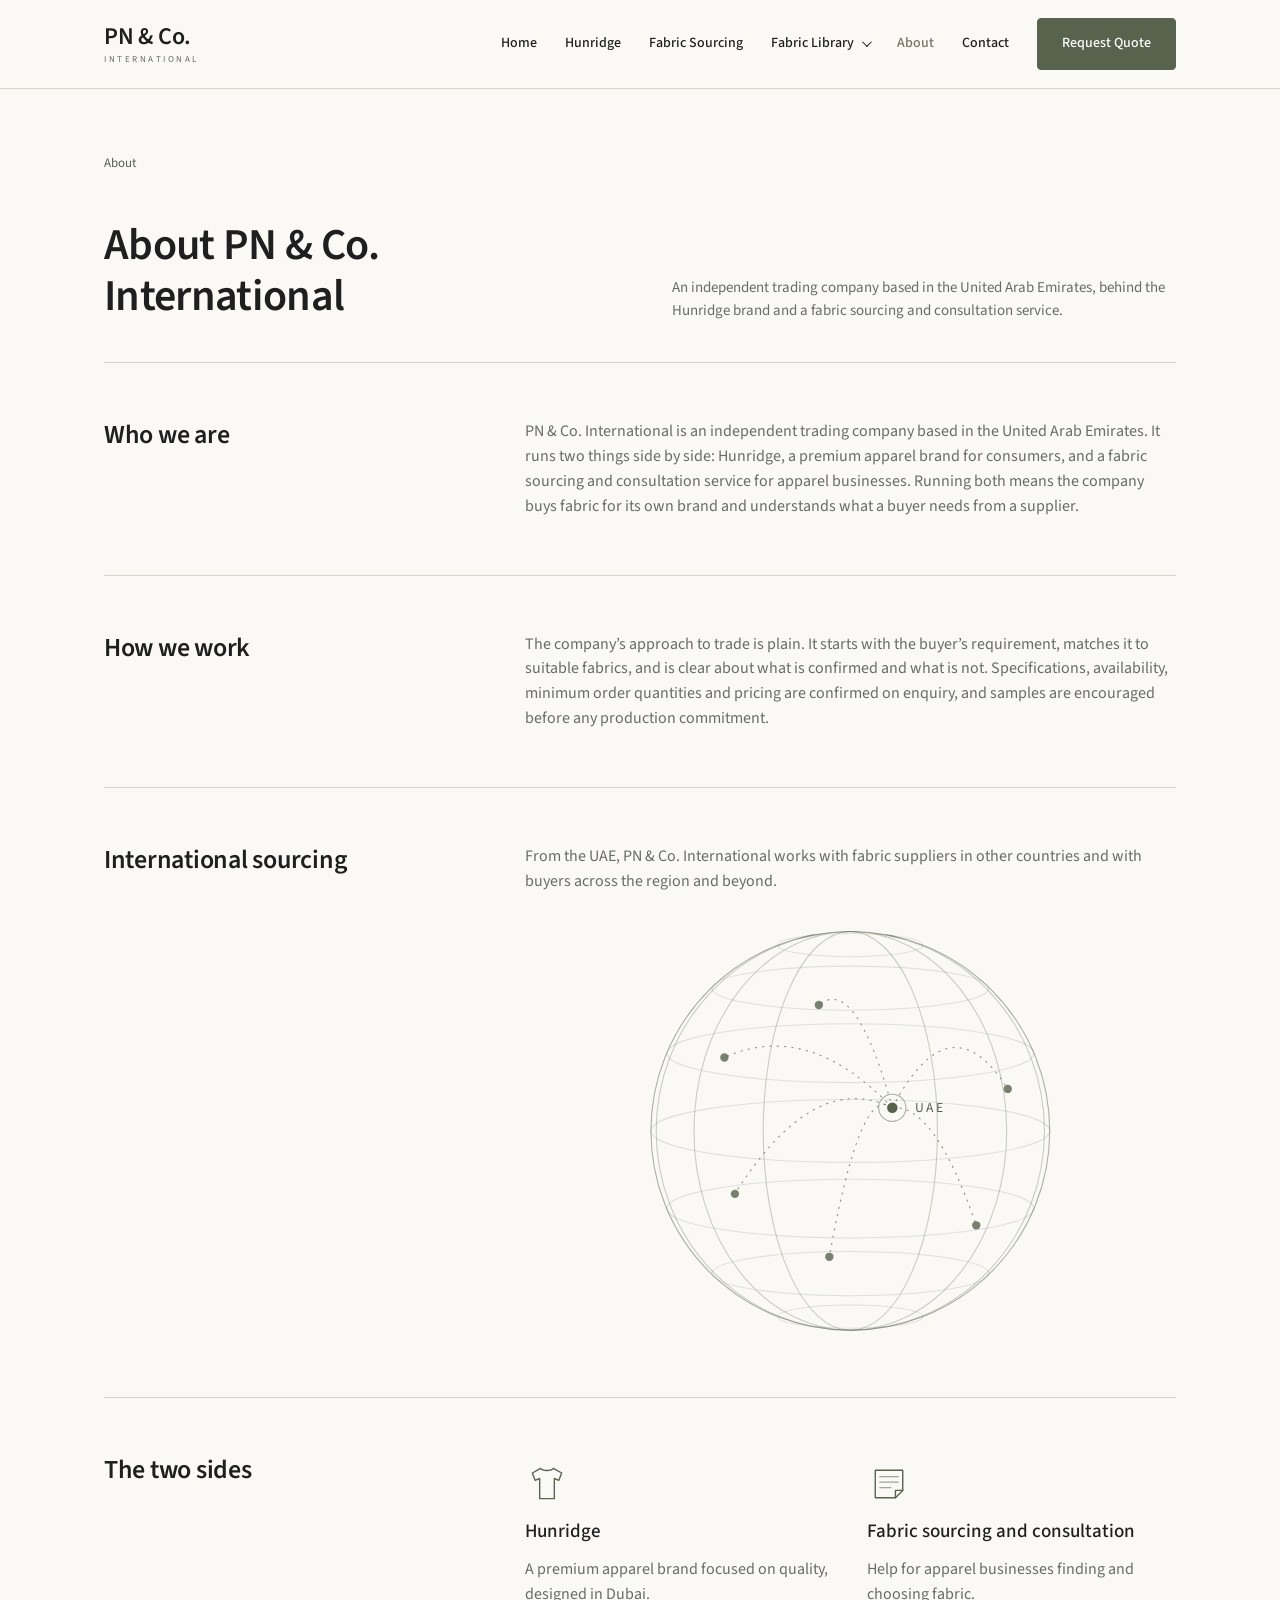
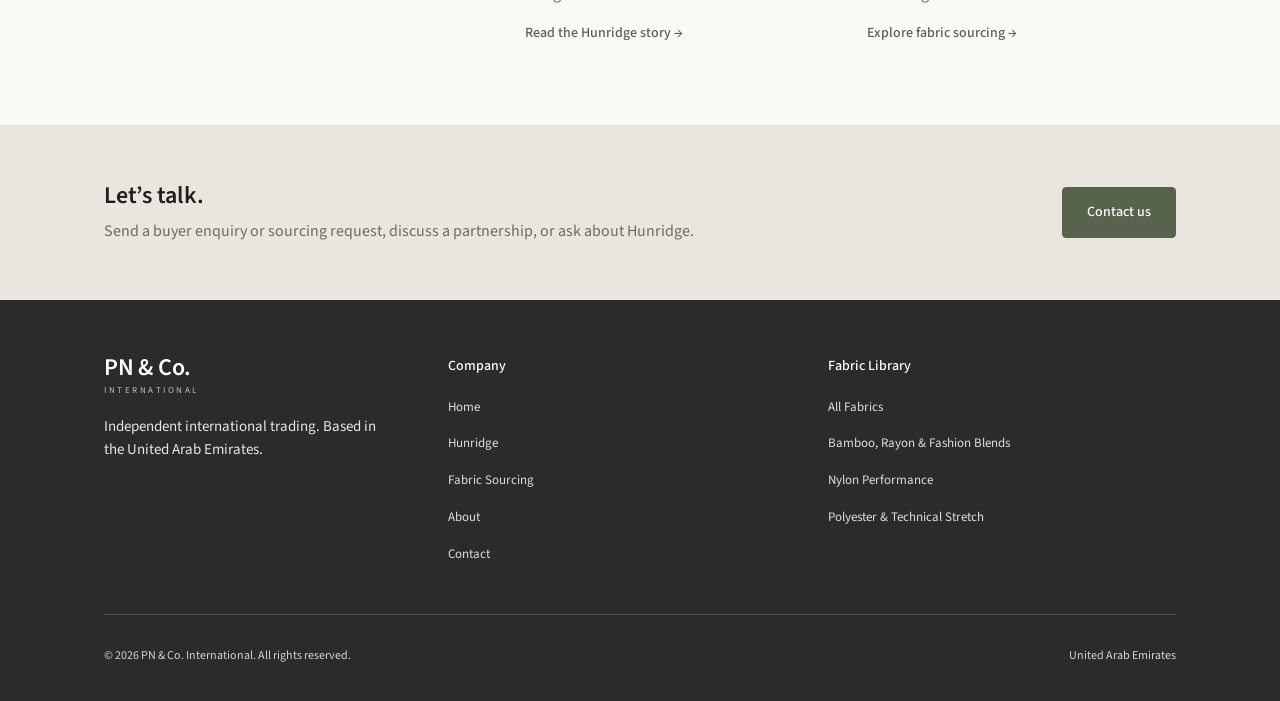
==== about.html @ cb11dd4d "Add PN & Co. International site preview (noindex) Co-Authored-By: Claude Sonnet 5.5 <noreply@anthrop" ====
<!doctype html>
<html lang="en">
<head>
<meta charset="utf-8"><meta name="robots" content="noindex,nofollow">
<meta name="viewport" content="width=device-width, initial-scale=1, viewport-fit=cover">
<title>About PN &amp; Co. International</title>
<meta name="description" content="PN &amp; Co. International is a UAE trading company behind Hunridge and a fabric sourcing and consultation service for apparel businesses.">
<link rel="canonical" href="https://www.example.com/about.html">
<meta property="og:title" content="About PN &amp; Co. International"><meta property="og:description" content="PN &amp; Co. International is a UAE trading company behind Hunridge and a fabric sourcing and consultation service for apparel businesses."><meta property="og:type" content="website"><meta property="og:url" content="https://www.example.com/about.html"><meta property="og:site_name" content="PN &amp; Co. International">
<meta name="twitter:card" content="summary">
<script type="application/ld+json">{"@context": "https://schema.org", "@type": "AboutPage", "name": "About PN & Co. International", "about": {"@id": "https://www.example.com/#org"}}</script>
<script type="application/ld+json">{"@context": "https://schema.org", "@type": "BreadcrumbList", "itemListElement": [{"@type": "ListItem", "position": 1, "name": "Home", "item": "https://www.example.com/index.html"}, {"@type": "ListItem", "position": 2, "name": "About", "item": "https://www.example.com/about.html"}]}</script>
<link rel="preconnect" href="https://fonts.googleapis.com"><link rel="preconnect" href="https://fonts.gstatic.com" crossorigin><link href="https://fonts.googleapis.com/css2?family=Source+Sans+3:wght@400;500;600&family=Cormorant+Garamond:ital,wght@0,300;0,400;0,500;1,300;1,400&display=swap" rel="stylesheet">
<link rel="stylesheet" href="styles.css">
</head>
<body>
<a class="skip" href="#main">Skip to content</a>
<header class="site"><div class="wrap narrow"><div class="bar">
<a class="logo" href="index.html" aria-label="PN &amp; Co. International home"><b>PN &amp; Co.</b><small>International</small></a>
<nav class="main" aria-label="Main"><a href="index.html">Home</a><a href="hunridge.html">Hunridge</a><a href="fabric-sourcing.html">Fabric Sourcing</a><div class="has-dd" id="dd"><button class="dd" type="button" aria-expanded="false" aria-haspopup="true">Fabric Library<span class="chev" aria-hidden="true"></span></button><div class="menu"><a href="fabric-library.html">All Fabrics</a><a href="bamboo-rayon.html">Bamboo, Rayon &amp; Fashion Blends</a><a href="nylon-performance.html">Nylon Performance</a><a href="polyester-technical-stretch.html">Polyester &amp; Technical Stretch</a></div></div><a href="about.html" class="active">About</a><a href="contact.html">Contact</a><a class="btn" href="contact.html#sourcing-request">Request Quote</a></nav>
<button class="burger" id="burger" type="button" aria-label="Open menu" aria-expanded="false"><span></span></button>
</div></div><div class="drawer" id="drawer"><a href="index.html">Home</a><a href="hunridge.html">Hunridge</a><a href="fabric-sourcing.html">Fabric Sourcing</a><a href="fabric-library.html">Fabric Library</a><div class="sub"><a href="bamboo-rayon.html">Bamboo, Rayon &amp; Fashion Blends</a><a href="nylon-performance.html">Nylon Performance</a><a href="polyester-technical-stretch.html">Polyester &amp; Technical Stretch</a></div><a href="about.html">About</a><a href="contact.html">Contact</a><a class="btn" href="contact.html#sourcing-request">Request Quote</a></div></header><main id="main"><div class="wrap narrow"><div class="intro rule"><div><p class="eyebrow">About</p><h1>About PN &amp; Co. International</h1></div>
<p class="lead" style="font-size:15px">An independent trading company based in the United Arab Emirates, behind the Hunridge brand and a fabric sourcing and consultation service.</p></div>
<div class="about-grid"><h2>Who we are</h2><div class="body"><p>PN &amp; Co. International is an independent trading company based in the United Arab Emirates. It runs two things side by side: Hunridge, a premium apparel brand for consumers, and a fabric sourcing and consultation service for apparel businesses. Running both means the company buys fabric for its own brand and understands what a buyer needs from a supplier.</p></div></div>
<div class="about-grid"><h2>How we work</h2><div class="body"><p>The company’s approach to trade is plain. It starts with the buyer’s requirement, matches it to suitable fabrics, and is clear about what is confirmed and what is not. Specifications, availability, minimum order quantities and pricing are confirmed on enquiry, and samples are encouraged before any production commitment.</p></div></div>
<div class="about-grid"><h2>International sourcing</h2><div class="body"><p>From the UAE, PN &amp; Co. International works with fabric suppliers in other countries and with buyers across the region and beyond.</p><svg class="world" viewBox="140 15 620 400" fill="none" stroke="currentColor" stroke-width="1" role="img" aria-label="Illustration: PN &amp; Co. International in the UAE, connected to suppliers and buyers in other countries"><ellipse cx="450" cy="215" rx="185" ry="190" stroke-opacity=".16"/><ellipse cx="450" cy="215" rx="149" ry="190" stroke-opacity=".16"/><ellipse cx="450" cy="215" rx="83" ry="190" stroke-opacity=".16"/><ellipse cx="450" cy="215" rx="0" ry="190" stroke-opacity=".16"/><ellipse cx="450" cy="215" rx="83" ry="190" stroke-opacity=".16"/><ellipse cx="450" cy="215" rx="149" ry="190" stroke-opacity=".16"/><ellipse cx="450" cy="215" rx="185" ry="190" stroke-opacity=".16"/><ellipse cx="450" cy="38" rx="69" ry="11" stroke-opacity=".16"/><ellipse cx="450" cy="79" rx="132" ry="21" stroke-opacity=".16"/><ellipse cx="450" cy="141" rx="175" ry="28" stroke-opacity=".16"/><ellipse cx="450" cy="215" rx="190" ry="30" stroke-opacity=".16"/><ellipse cx="450" cy="289" rx="175" ry="28" stroke-opacity=".16"/><ellipse cx="450" cy="351" rx="132" ry="21" stroke-opacity=".16"/><ellipse cx="450" cy="392" rx="69" ry="11" stroke-opacity=".16"/><circle cx="450" cy="215" r="190" stroke-opacity=".5"/><path d="M490 193 Q410 109 330 145" stroke-opacity=".7" stroke-dasharray="2 5"/><circle cx="330" cy="145" r="4" fill="currentColor" stroke="none" fill-opacity=".8"/><path d="M490 193 Q455 66 420 95" stroke-opacity=".7" stroke-dasharray="2 5"/><circle cx="420" cy="95" r="4" fill="currentColor" stroke="none" fill-opacity=".8"/><path d="M490 193 Q545 88 600 175" stroke-opacity=".7" stroke-dasharray="2 5"/><circle cx="600" cy="175" r="4" fill="currentColor" stroke="none" fill-opacity=".8"/><path d="M490 193 Q530 189 570 305" stroke-opacity=".7" stroke-dasharray="2 5"/><circle cx="570" cy="305" r="4" fill="currentColor" stroke="none" fill-opacity=".8"/><path d="M490 193 Q415 156 340 275" stroke-opacity=".7" stroke-dasharray="2 5"/><circle cx="340" cy="275" r="4" fill="currentColor" stroke="none" fill-opacity=".8"/><path d="M490 193 Q460 168 430 335" stroke-opacity=".7" stroke-dasharray="2 5"/><circle cx="430" cy="335" r="4" fill="currentColor" stroke="none" fill-opacity=".8"/><circle cx="490" cy="193" r="13" stroke-opacity=".5"/><circle cx="490" cy="193" r="5" fill="currentColor" stroke="none"/><text x="512" y="197" font-size="13" fill="currentColor" stroke="none" letter-spacing="2">UAE</text></svg></div></div>
<div class="about-grid"><h2>The two sides</h2><div class="two sides"><div><svg class="ico" viewBox="0 0 48 48" fill="none" stroke="currentColor" stroke-width="1.5" stroke-linecap="round" stroke-linejoin="round" aria-hidden="true" focusable="false"><path d="M17 7 8 12l3 8 5-2v22h16V18l5 2 3-8-9-5c-2 3-12 3-14 0Z"/></svg><h3>Hunridge</h3><p>A premium apparel brand focused on quality, designed in Dubai.</p><a class="link" href="hunridge.html">Read the Hunridge story →</a></div>
<div><svg class="ico" viewBox="0 0 48 48" fill="none" stroke="currentColor" stroke-width="1.5" stroke-linecap="round" stroke-linejoin="round" aria-hidden="true" focusable="false"><path d="M9 9h30v22l-8 8H9Z"/><path d="M39 31h-8v8"/><path d="M14 16h20M14 22h20M14 28h12" stroke-opacity=".55"/></svg><h3>Fabric sourcing and consultation</h3><p>Help for apparel businesses finding and choosing fabric.</p><a class="link" href="fabric-sourcing.html">Explore fabric sourcing →</a></div></div></div></div>
<section class="corp-band beige" style="padding:56px 0"><div class="wrap narrow cta"><div><h2>Let’s talk.</h2><p>Send a buyer enquiry or sourcing request, discuss a partnership, or ask about Hunridge.</p></div><a class="btn" href="contact.html">Contact us</a></div></section></main><footer class="site"><div class="wrap narrow"><div class="foot">
<div><a class="logo" href="index.html"><b>PN &amp; Co.</b><small>International</small></a><p class="about">Independent international trading. Based in the United Arab Emirates.</p></div>
<div><h4>Company</h4><ul><li><a href="index.html">Home</a></li><li><a href="hunridge.html">Hunridge</a></li><li><a href="fabric-sourcing.html">Fabric Sourcing</a></li><li><a href="about.html">About</a></li><li><a href="contact.html">Contact</a></li></ul></div>
<div><h4>Fabric Library</h4><ul><li><a href="fabric-library.html">All Fabrics</a></li><li><a href="bamboo-rayon.html">Bamboo, Rayon &amp; Fashion Blends</a></li><li><a href="nylon-performance.html">Nylon Performance</a></li><li><a href="polyester-technical-stretch.html">Polyester &amp; Technical Stretch</a></li></ul></div>
</div><div class="legal"><span>© 2026 PN &amp; Co. International. All rights reserved.</span><span>United Arab Emirates</span></div></div></footer><script>
(function(){
var dd=document.getElementById('dd'),btn=dd&&dd.querySelector('button');
function close(){if(dd){dd.classList.remove('open');btn.setAttribute('aria-expanded','false');}}
if(btn){btn.addEventListener('click',function(e){e.stopPropagation();var o=dd.classList.toggle('open');btn.setAttribute('aria-expanded',o);});
document.addEventListener('click',function(e){if(!dd.contains(e.target))close();});
document.addEventListener('keydown',function(e){if(e.key==='Escape')close();});}
var b=document.getElementById('burger'),d=document.getElementById('drawer');
b.addEventListener('click',function(){var o=d.classList.toggle('open');b.setAttribute('aria-expanded',o);});
})();
</script>
</body>
</html>
---- styles.css ----
:root{
  --ivory:#FAF9F6; --stone:#F3F1EC; --beige:#EAE6DF; --olive:#58634D; --olive-d:#4A5440;
  --ink:#1F1F1F; --ink-soft:#44403C; --muted:#686C67; --taupe:#7F7063; --taupe-light:#B7AB9D;
  --hair:#D9D4CB; --hair-dark:#413E3B; --dark:#292C2B; --field:#FFFEFC; --err:#A63D32;
  --font:"Source Sans 3","Source Sans Pro",system-ui,-apple-system,"Segoe UI",Roboto,Helvetica,Arial,sans-serif;
  --serif:"Cormorant Garamond","Cormorant",Georgia,"Times New Roman",serif;
  --sans:var(--font);
  --t-display:clamp(3rem,9.4vw,8.75rem); --t-h2:clamp(2.35rem,5.2vw,4.5rem); --t-lead:clamp(1.45rem,2.5vw,2.1rem); --t-body:1.0625rem;
  --gutter:clamp(1rem,5vw,4.5rem); --space:clamp(5rem,11vw,9.5rem);
  color-scheme:light;
}
*,*::before,*::after{box-sizing:border-box}
html{scroll-behavior:smooth}
body{margin:0;background:var(--ivory);color:var(--ink);font-family:var(--font);font-size:16px;line-height:1.55;-webkit-font-smoothing:antialiased}
img{display:block;max-width:100%;height:auto}
svg{display:block;max-width:100%}
a{color:inherit;text-decoration:none}
h1,h2,h3,p,ul,ol,figure{margin:0;padding:0}
ul,ol{list-style:none}
:focus-visible{outline:2px solid var(--olive);outline-offset:3px;border-radius:2px}
.skip{position:absolute;left:-999px;top:0;background:var(--ink);color:#fff;padding:.6rem 1rem;z-index:50}
.skip:focus{left:0}
.wrap{width:100%;max-width:1360px;margin-inline:auto;padding-left:max(var(--gutter),env(safe-area-inset-left,0px));padding-right:max(var(--gutter),env(safe-area-inset-right,0px))}
.wrap.narrow{max-width:1200px}
.grid{display:grid;grid-template-columns:repeat(12,minmax(0,1fr));column-gap:clamp(1rem,2.5vw,2rem)}

/* header */
header.site{position:sticky;top:env(safe-area-inset-top,0px);z-index:20;background:var(--ivory);border-bottom:1px solid var(--hair)}
.bar{display:flex;align-items:center;justify-content:space-between;height:88px;gap:1rem}
.logo{display:block;line-height:1}
.logo b{display:block;font-size:24px;font-weight:600;letter-spacing:-.01em}
.logo small{display:block;font-size:9px;letter-spacing:.28em;color:var(--muted);margin-top:6px;text-transform:uppercase}
nav.main{display:flex;align-items:center;gap:28px}
nav.main a,nav.main button.dd{font:inherit;font-size:14px;font-weight:500;color:var(--ink);background:none;border:0;padding:8px 0;cursor:pointer}
nav.main a.active,nav.main button.dd.active{color:var(--taupe)}
nav.main a:hover,nav.main button.dd:hover{color:var(--olive)}
.has-dd{position:relative}
.chev{display:inline-block;width:7px;height:7px;border-right:1.5px solid currentColor;border-bottom:1.5px solid currentColor;transform:rotate(45deg) translateY(-2px);margin-left:8px}
.menu{display:none;position:absolute;top:100%;left:-16px;min-width:290px;background:var(--field);border:1px solid var(--hair);border-radius:6px;padding:8px;box-shadow:0 8px 24px rgba(41,44,43,.08)}
.has-dd.open .menu{display:block}
.menu a{display:block;padding:10px 12px;border-radius:4px;font-size:14px}
.menu a:hover{background:var(--stone)}
.btn{display:inline-flex;align-items:center;justify-content:center;font:inherit;font-size:14px;font-weight:500;border-radius:4px;padding:14px 24px;border:1px solid var(--olive);background:var(--olive);color:#fff;cursor:pointer;transition:background .15s}
.btn:hover{background:var(--olive-d)}
.btn.ghost{background:var(--field);color:var(--olive);border-color:var(--hair)}
.btn.ghost:hover{background:var(--stone)}
nav.main a.btn{color:#fff;background:var(--olive);border:1px solid var(--olive);padding:14px 24px}
nav.main a.btn:hover{color:#fff;background:var(--olive-d)}
.burger{display:none;width:44px;height:44px;border:1px solid var(--hair);background:var(--field);border-radius:4px;cursor:pointer;padding:0;position:relative;flex:none}
.burger span,.burger span::before,.burger span::after{position:absolute;height:1.5px;background:var(--ink);content:"";left:12px;right:12px}
.burger span{top:21px}.burger span::before{left:0;right:0;top:-6px}.burger span::after{left:0;right:0;top:6px}
.drawer{display:none;border-top:1px solid var(--hair);background:var(--ivory);padding:8px max(var(--gutter),env(safe-area-inset-left,0px)) 24px}
.drawer.open{display:block}
.drawer a{display:block;padding:12px 0;font-size:16px;border-bottom:1px solid var(--hair)}
.drawer .sub a{padding-left:16px;font-size:14px;color:var(--muted)}
.drawer a.btn{margin-top:20px;width:100%;color:#fff;border-bottom:1px solid var(--olive)}

/* corporate typography */
.eyebrow{font-size:13px;color:var(--olive)}
h1{font-size:44px;line-height:1.15;font-weight:600;letter-spacing:-.015em}
h2{font-size:26px;line-height:1.25;font-weight:600;letter-spacing:-.01em}
h3{font-size:19px;font-weight:500;line-height:1.3}
.lead{color:var(--muted);font-size:16px;max-width:520px}
.small{font-size:13px;color:var(--muted)}
.link{font-size:14px;color:var(--olive);font-weight:500}
.link:hover{text-decoration:underline;text-underline-offset:3px}
.rounded{border-radius:4px}
.corp-band{padding:72px 0}
.corp-band.surface{background:var(--stone)}
.corp-band.beige{background:var(--beige)}
.intro{display:grid;grid-template-columns:1fr 1fr;gap:64px;padding:64px 0 56px;align-items:end}
.intro.rule{border-bottom:1px solid var(--hair);padding-bottom:40px}
.intro .eyebrow{margin-bottom:48px}
.split{display:grid;grid-template-columns:1fr 2fr;gap:96px}
.rows>div{border-top:1px solid var(--hair);padding:24px 0 26px}
.rows p{color:var(--muted);margin:10px 0 12px}
.rows .num{font-size:13px;color:var(--muted);margin-right:12px}
.cta{display:flex;align-items:center;justify-content:space-between;gap:32px}
.cta h2{font-size:24px}
.cta p{color:var(--muted);margin-top:8px}
.fl-head{display:grid;grid-template-columns:1fr 1fr;gap:32px;align-items:center;margin-bottom:32px}
.mini{display:grid;grid-template-columns:repeat(3,1fr);gap:32px}
.mini img{width:100%;aspect-ratio:3/2;object-fit:cover}
.mini h3{margin:18px 0 10px;font-size:18px}
.mini a:hover h3{color:var(--olive)}

/* sourcing page */
.biz-block{padding:56px 0 64px}
.biz-block.alt{background:var(--stone)}
.biz-block .inner{border-top:1px solid var(--hair);padding-top:48px}
.biz-title{margin-bottom:32px}
.biz-body{display:grid;grid-template-columns:344px 1fr;gap:40px}
.biz-body img{width:344px;height:280px;object-fit:cover}
.biz-copy>p{color:var(--muted);max-width:780px;margin-bottom:28px}
.biz-cols{display:grid;grid-template-columns:1fr 1fr;gap:32px}
.biz-cols ul{display:grid;gap:12px}
.biz-cols li{font-size:14px;padding-left:14px;position:relative}
.biz-cols li::before{content:"";position:absolute;left:0;top:.7em;width:3px;height:3px;border-radius:50%;background:var(--ink)}
.biz-cols .aside p{margin-bottom:14px}
.buyers{display:grid;grid-template-columns:1fr 2fr;gap:96px}
.buyers .rows h3{font-size:18px}

/* library */
.coll{display:grid;grid-template-columns:304px 1fr}
.coll .side h2{font-size:24px;margin-bottom:12px}
.coll-row{display:grid;grid-template-columns:296px 1fr;gap:24px;padding:24px 0;border-bottom:1px solid var(--hair)}
.coll-row:first-child{padding-top:0}
.coll-row img{width:296px;height:200px;object-fit:cover}
.coll-row .t{font-size:12px;color:var(--muted);letter-spacing:.03em}
.coll-row h3{margin:14px 0}
.coll-row p.d{color:var(--muted);margin-bottom:14px}
.apps{display:grid;grid-template-columns:304px 1fr}
.apps h2{margin-bottom:12px}
.apps .list{display:grid;grid-template-columns:1fr 1fr;gap:0 24px}
.apps .list a{display:flex;justify-content:space-between;align-items:center;font-size:14px;color:var(--olive);padding:15px 4px;border-bottom:1px solid var(--hair)}
.apps .list a:hover{background:rgba(88,99,77,.06)}
.future{display:grid;grid-template-columns:304px 1fr}
.future .row{display:flex;justify-content:space-between;padding:16px 0;border-bottom:1px solid var(--hair);color:var(--muted)}
.future .row span:last-child{font-size:12px}
.future h3{margin-bottom:10px}
.crumbs{font-size:12px;color:var(--muted);padding-top:36px}
.crumbs a:hover{color:var(--olive)}
.coll-hero{display:grid;grid-template-columns:1fr 344px;gap:64px;padding:36px 0 48px;align-items:start}
.coll-hero h1{font-size:34px;margin-bottom:24px}
.coll-hero p{color:var(--muted);margin-bottom:32px;max-width:720px}
.coll-hero img{width:344px;height:220px;object-fit:cover}
.tabs{display:flex;gap:24px;flex-wrap:wrap;margin-bottom:64px}
.tabs a{font-size:13px;padding:6px 0 12px;border-bottom:1px solid var(--hair);color:var(--muted)}
.tabs a.on{color:var(--ink);border-color:var(--olive);border-width:2px;margin-bottom:-1px}
.sel-head{display:flex;justify-content:space-between;align-items:baseline;margin-bottom:28px}
.sel-head h2{font-size:24px}
.notice{border-left:3px solid var(--olive);background:var(--beige);padding:18px;margin-bottom:32px}
.notice b{display:block;font-weight:600;font-size:14px;margin-bottom:6px}
.notice span{font-size:13px;color:var(--muted)}
.cards{display:grid;grid-template-columns:repeat(3,1fr);gap:24px}
.card img{width:100%;aspect-ratio:1;object-fit:cover}
.card .code{font-size:12px;color:var(--muted);margin-top:18px}
.card h3{margin:8px 0 18px}
.card .spec{font-size:13px;color:var(--muted);line-height:1;display:grid;gap:18px;padding-bottom:20px}
.card .buy{border-top:1px solid var(--hair);padding-top:18px;margin-bottom:56px}
.card .buy .p{font-size:14px}
.card .buy .m{font-size:12px;color:var(--muted);margin:8px 0}
.card .buy a{font-size:14px;font-weight:500}
.card .buy a:hover{color:var(--olive)}
.help{font-size:13px;color:var(--muted);margin-top:36px;max-width:none}

/* about / contact */
.about-grid{display:grid;grid-template-columns:1fr 2fr;gap:96px;padding:56px 0}
.about-grid+.about-grid{border-top:1px solid var(--hair)}
.about-grid .body{display:grid;gap:20px;max-width:680px;color:var(--muted)}
.about-grid .body p{color:var(--muted)}
.two{display:grid;grid-template-columns:1fr 1fr;gap:48px;padding:8px 0 24px}
.two h3{margin-bottom:12px}
.two p{color:var(--muted);margin-bottom:14px}
.contact{display:grid;grid-template-columns:400px 1fr;gap:72px;padding:64px 0 72px}
.contact .left h1{font-size:40px;margin:28px 0 24px}
.contact .left p{color:var(--muted)}
.contact .left hr{border:0;border-top:1px solid var(--hair);margin:32px 0 24px}
.contact .left .small{max-width:300px}
form .head{border-bottom:1px solid var(--hair);padding-bottom:20px;margin-bottom:32px}
form .head h2{margin-bottom:22px}
.grid2{display:grid;grid-template-columns:1fr 1fr;gap:24px}
.field{margin-bottom:24px}
.field label{display:block;font-size:13px;font-weight:500;margin-bottom:10px}
.field input,.field select,.field textarea{width:100%;font:inherit;font-size:14px;color:var(--ink);background:var(--field);border:1px solid var(--hair);border-radius:4px;padding:0 16px;height:48px}
.field textarea{height:128px;padding:14px 16px;resize:vertical;line-height:1.5}
.field select{appearance:none;-webkit-appearance:none;background-image:linear-gradient(45deg,transparent 50%,var(--ink) 50%),linear-gradient(135deg,var(--ink) 50%,transparent 50%);background-position:calc(100% - 22px) 21px,calc(100% - 16px) 21px;background-size:6px 6px;background-repeat:no-repeat;padding-right:40px}
.field input::placeholder,.field textarea::placeholder{color:#8A8D87}
.field input:focus,.field select:focus,.field textarea:focus{outline:0;border-color:var(--olive);box-shadow:0 0 0 3px rgba(88,99,77,.18)}
.field .hint{font-size:12px;color:var(--muted);margin-top:10px}
.field.bad input,.field.bad select,.field.bad textarea{border-color:var(--err)}
.field .err{display:none;font-size:12px;color:var(--err);margin-top:8px}
.field.bad .err{display:block}
.thanks{display:none;border-left:3px solid var(--olive);background:var(--beige);padding:20px 22px;margin-bottom:28px}
.thanks.show{display:block}
.thanks b{display:block;margin-bottom:6px}
.three{display:grid;grid-template-columns:repeat(3,1fr);gap:48px;border-top:1px solid var(--hair);padding-top:40px;margin-top:40px}
.three p{color:var(--muted);margin-top:12px;font-size:15px}
.start-head{display:grid;grid-template-columns:1fr 1fr;gap:32px;align-items:start}
.start-head p{color:var(--muted)}
.faq{display:grid;grid-template-columns:1fr 2fr;gap:96px}
.faq dl{margin:0;display:grid;gap:0}
.faq dt{font-weight:600;font-size:17px;padding-top:22px;border-top:1px solid var(--hair)}
.faq dd{margin:8px 0 22px;color:var(--muted);max-width:640px}

/* footer */
footer.site{background:var(--dark);color:#E9E7E1;padding:56px 0 0}
.foot{display:grid;grid-template-columns:312px 1fr 1fr;gap:32px;padding-bottom:48px}
.foot .logo b{color:#fff}
.foot .logo small{color:#BDBDB6}
.foot .about{font-size:15px;margin-top:20px;max-width:290px}
.foot h4{margin:0 0 16px;font-size:14px;font-weight:500;color:#fff}
.foot ul{display:grid;gap:12px}
.foot li a{font-size:13px;color:#E0DED8}
.foot li a:hover{color:#fff;text-decoration:underline;text-underline-offset:3px}
.legal{border-top:1px solid #4A4D4B;display:flex;justify-content:space-between;padding:32px 0 36px;font-size:12px;color:#D6D4CE;gap:1rem}

@media (max-width:1020px){
  nav.main{display:none}
  .burger{display:block}
  h1{font-size:36px}
  .intro,.split,.fl-head,.start-head,.buyers,.about-grid,.faq,.two{grid-template-columns:1fr;gap:24px}
  .intro{padding:40px 0 36px}
  .coll,.apps,.future{grid-template-columns:1fr;gap:24px}
  .coll-hero{grid-template-columns:1fr;gap:28px}
  .coll-hero img{width:100%;height:auto;aspect-ratio:16/10}
  .coll-hero .copy{order:2}
  .contact{grid-template-columns:1fr;gap:32px;padding:40px 0 56px}
  .foot{grid-template-columns:1fr 1fr;gap:36px}
  .foot>div:first-child{grid-column:1/-1}
}
@media (max-width:720px){
  .bar{height:72px}
  h1{font-size:30px}
  h2{font-size:23px}
  .corp-band{padding:48px 0}
  .cta{flex-direction:column;align-items:flex-start}
  .mini{grid-template-columns:1fr}
  .biz-body{grid-template-columns:1fr;gap:24px}
  .biz-body img{width:100%;height:auto;aspect-ratio:16/10}
  .biz-cols{grid-template-columns:1fr;gap:20px}
  .coll-row{grid-template-columns:1fr;gap:16px}
  .coll-row img{width:100%;height:auto;aspect-ratio:3/2}
  .apps .list{grid-template-columns:1fr}
  .cards{grid-template-columns:1fr}
  .grid2{grid-template-columns:1fr;gap:0}
  .three{grid-template-columns:1fr;gap:28px}
  .legal{flex-direction:column;gap:8px}
  .foot{grid-template-columns:1fr}
}
@media (prefers-reduced-motion:reduce){*{transition:none!important;scroll-behavior:auto!important}}

.ed .band{padding-block:var(--space)}
.ed .band-stone{background:var(--stone)}
.ed .band-ink{background:var(--ink);color:#E9E5DE}
.ed h1,.ed h2,.ed .lead,.ed .pull,.ed .serif{font-family:var(--serif);font-weight:300;color:var(--ink);text-wrap:balance}
.ed h2{font-size:var(--t-h2);line-height:1.02;letter-spacing:-.015em;font-weight:400}
.ed .lead{font-size:var(--t-lead);line-height:1.3;font-style:italic;font-weight:300;letter-spacing:-.005em}
.ed p{max-width:34rem;text-wrap:pretty}
.ed .band-ink h2,.ed .band-ink .lead{color:#F6F3EE}
.ed .hero{padding-top:clamp(1.25rem,3vw,2.25rem);overflow:hidden}
.ed .tagline{margin-top:clamp(3.5rem,9vw,7rem);font-family:var(--serif);font-style:italic;font-weight:300;font-size:clamp(1.2rem,2vw,1.55rem);color:var(--taupe)}
.ed h1{margin-top:1.1rem;font-size:var(--t-display);line-height:.96;letter-spacing:-.025em}
.ed h1 span{display:block}
.ed h1 span+span{padding-left:clamp(0rem,11vw,10rem)}
.ed .hero-copy{grid-column:7/13;margin-top:clamp(2.5rem,5vw,4.5rem);padding-top:1.5rem;border-top:1px solid var(--hair);max-width:none}
.ed .hero-copy p{max-width:32rem}
.ed .hero .grid{align-items:start}
.ed .ridge{width:100%;height:clamp(150px,26vw,380px);margin-top:clamp(1.5rem,4vw,3rem);color:var(--taupe)}
.ed .ridge path{stroke-dasharray:1;stroke-dashoffset:0;animation:draw 2.8s cubic-bezier(.4,.1,.2,1) both;animation-delay:calc(var(--i)*.14s)}
@keyframes draw{from{stroke-dashoffset:1}to{stroke-dashoffset:0}}
.ed .weave{grid-column:1/6;align-self:start}
.ed .weave svg{width:100%;height:auto;aspect-ratio:4/5;border-radius:0}
.ed .story-text{grid-column:7/13;display:flex;flex-direction:column;gap:1.75rem}
.ed .story-text h2{margin-bottom:.5rem}
.ed .run{font-family:var(--serif);font-size:clamp(1.3rem,1.9vw,1.6rem);line-height:1.45;color:var(--ink);font-weight:400;max-width:30rem}
.ed .pull{margin-top:clamp(4rem,9vw,8rem);font-size:clamp(2rem,4.4vw,3.9rem);line-height:1.08;font-style:italic;letter-spacing:-.015em;max-width:46rem;margin-left:auto;margin-right:0}
.ed .name-head{grid-column:1/9}
.ed .name-head .lead{margin-top:1.1rem;color:var(--taupe-light)}
.ed .name-head p.intro{margin-top:2.25rem}
.ed .elev{width:100%;height:auto;margin-top:clamp(2.5rem,6vw,5rem);color:var(--taupe-light)}
.ed .hunt,.ed .ridge-def{margin-top:clamp(1.25rem,3vw,2.25rem)}
.ed .hunt{grid-column:1/6}
.ed .ridge-def{grid-column:7/13}
.ed .term{display:block;font-family:var(--serif);font-size:clamp(1.9rem,3.2vw,2.7rem);line-height:1.1;font-weight:400;color:#F6F3EE;margin-bottom:.75rem}
.ed .together{grid-column:1/9;margin-top:clamp(3.5rem,8vw,6.5rem);padding-top:2rem;border-top:1px solid var(--hair-dark)}
.ed .together p{max-width:36rem}
.ed .reminder{grid-column:1/-1;margin-top:2rem;font-family:var(--serif);font-weight:300;font-style:italic;font-size:var(--t-lead);line-height:1.3;color:#F6F3EE;max-width:36rem}
.ed .phil-head{grid-column:1/6}
.ed .phil-head .lead{margin-top:1.5rem}
.ed .stages{grid-column:7/13;position:relative;display:flex;flex-direction:column;gap:2.5rem;padding-left:2.75rem}
.ed .stages::before{content:"";position:absolute;left:.4rem;top:.85rem;bottom:.85rem;border-left:1px dashed var(--taupe)}
.ed .stages li{position:relative}
.ed .stages li::before{content:"";position:absolute;left:-2.75rem;top:.55rem;width:.8rem;height:.8rem;border:1px solid var(--taupe);background:var(--stone);border-radius:50%}
.ed .stages li:last-child::before{background:var(--taupe)}
.ed .phil-foot{grid-column:1/-1;margin-top:clamp(4rem,8vw,7rem);display:flex;flex-direction:column;gap:1.25rem}
.ed .phil-foot .serif{font-size:clamp(2rem,4.4vw,3.9rem);line-height:1.08;font-style:italic;max-width:48rem}
.ed .dl-head{grid-column:1/8}
.ed .dl-head .lead{margin-top:1.5rem;max-width:34rem}
.ed .fragments{grid-column:8/13;align-self:end;font-family:var(--serif);font-size:clamp(1.6rem,2.7vw,2.4rem);line-height:1.35;color:var(--ink);font-weight:400}
.ed .fragments li{border-bottom:1px solid var(--hair);padding:.35rem 0}
.ed .fragments li:first-child{border-top:1px solid var(--hair)}
.ed .flannel{display:block;width:100%;height:clamp(150px,22vw,280px);margin-top:var(--space)}
.ed .dl-body{margin-top:var(--space);padding-top:0}
.ed .dl-body .text{grid-column:1/6;display:flex;flex-direction:column;gap:1.75rem}
.ed .dl-body .close{grid-column:7/13;align-self:end;font-size:clamp(2rem,4.2vw,3.6rem);line-height:1.08;font-style:italic}
.ed .dl-body .close span{display:block}
.ed .amb-head{grid-column:1/10}
.ed .horizon{width:100%;height:auto;margin-top:clamp(2.5rem,6vw,5rem);color:var(--taupe)}
.ed .amb-a{grid-column:1/6;margin-top:clamp(2.5rem,5vw,4rem)}
.ed .amb-b{grid-column:7/13;margin-top:clamp(2.5rem,5vw,4rem);display:flex;flex-direction:column;gap:1.75rem}
.ed .amb-end{grid-column:1/-1;max-width:none;margin-top:clamp(3.5rem,7vw,6rem);padding-top:2rem;border-top:1px solid var(--hair);font-family:var(--serif);font-size:clamp(1.9rem,3.6vw,3rem);line-height:1.15;color:var(--ink);font-weight:300}
.ed .amb-end span{display:block}
.ed .amb-end span+span{font-style:italic;color:var(--taupe)}
.ed .closing h2{font-size:clamp(2.6rem,6.4vw,5.75rem);grid-column:1/11}
.ed .closing .c-a{grid-column:1/6;margin-top:clamp(2.5rem,5vw,4rem)}
.ed .closing .c-b{grid-column:7/13;margin-top:clamp(2.5rem,5vw,4rem);display:flex;flex-direction:column;gap:1.75rem}
.ed .closing .c-end{font-family:var(--serif);font-style:italic;font-size:var(--t-lead);color:var(--ink)}
@media (max-width:860px){.ed .hero-copy,.ed .weave,.ed .story-text,.ed .name-head,.ed .hunt,.ed .ridge-def,.ed .together,.ed .phil-head,.ed .stages,.ed .dl-head,.ed .fragments,.ed .dl-body .text,.ed .dl-body .close,.ed .amb-head,.ed .amb-a,.ed .amb-b,.ed .closing h2,.ed .closing .c-a,.ed .closing .c-b{grid-column:1/-1}
.ed .weave svg{aspect-ratio:1/1}
.ed .story-text{margin-top:2.5rem}
.ed .pull{margin-left:0}
.ed .stages{margin-top:2.5rem}
.ed .fragments{margin-top:2rem}
.ed .dl-body .close{margin-top:2.5rem}
.ed .hunt,.ed .ridge-def{margin-top:2rem}
.ed .ridge{height:150px}
.ed h1 span+span{padding-left:0}}
@media (prefers-reduced-motion:reduce){.ed .ridge path{animation:none}}

.ed{font-size:var(--t-body);line-height:1.75;color:var(--ink-soft)}
.ed .hero.compact .tagline{margin-top:clamp(2.25rem,5vw,4rem)}
.ed .hero .actions{display:flex;flex-wrap:wrap;gap:.75rem;margin-top:1.75rem}
.ed .pts-head{grid-column:1/6}
.ed .pts-head .lead{margin-top:1.5rem}
.ed .pts{grid-column:7/13}
.ed .pts li{border-top:1px solid var(--hair);padding:1.5rem 0 1.75rem}
.ed .pts li:last-child{border-bottom:1px solid var(--hair)}
.ed .pts h3{font-family:var(--serif);font-weight:400;font-size:clamp(1.5rem,2.3vw,1.9rem);line-height:1.15;color:var(--ink);margin-bottom:.5rem}
.ed .pts p{max-width:30rem}
.ed .pts .link{display:inline-block;margin-top:.75rem;color:var(--taupe)}
.ed .pts .link:hover{color:var(--ink)}
@media (max-width:860px){.ed .pts-head,.ed .pts{grid-column:1/-1}.ed .pts{margin-top:2rem}}


.ico{width:44px;height:44px;color:var(--olive);flex:none}
.rows h3 .ico,.three h3 .ico{width:32px;height:32px;margin-right:14px;vertical-align:-9px}
.ed .pts .ico{width:52px;height:52px;color:var(--taupe);margin-bottom:1rem;display:block}
.emblem{width:100%;height:auto;color:var(--taupe)}
.ed .emblem-wrap{grid-column:1/5;grid-row:1;align-self:end;max-width:320px;padding-bottom:.5rem}
.ed .hero .grid{align-items:end}
.process{list-style:none;margin:0;padding:0;display:grid;grid-template-columns:repeat(4,1fr);gap:0;position:relative;counter-reset:s}
.process li{position:relative;padding:0 24px 0 0}
.process li+li{padding-left:24px;border-left:1px solid var(--hair)}
.process .n{display:block;font-size:12px;letter-spacing:.14em;color:var(--olive);margin-bottom:14px}
.process .ico{margin-bottom:14px}
.process h3{font-size:17px;margin-bottom:6px}
.process p{font-size:14px;color:var(--muted)}
.proc-head{margin-bottom:36px;max-width:520px}
.world{width:100%;height:auto;color:var(--olive);display:block;margin:8px 0 0}
.weaves{display:grid;grid-template-columns:repeat(3,1fr);gap:32px}
.weaves figure{margin:0;display:grid;grid-template-columns:96px 1fr;gap:20px;align-items:center}
.weaves svg{width:96px;height:96px;color:var(--olive)}
.weaves b{display:block;font-weight:600;margin-bottom:4px}
.weaves span{font-size:14px;color:var(--muted)}
.apps .list a .ico{width:22px;height:22px;margin-right:12px;vertical-align:-5px}
.sides{display:grid;grid-template-columns:1fr 1fr;gap:32px}
.sides .ico{margin-bottom:14px}
@media (max-width:860px){
 .process{grid-template-columns:1fr 1fr;row-gap:36px}
 .process li:nth-child(3){border-left:0;padding-left:0}
 .weaves{grid-template-columns:1fr}
 .ed .emblem-wrap{grid-column:1/-1;grid-row:auto;max-width:150px;margin-bottom:1.5rem}
}
@media (max-width:520px){.process{grid-template-columns:1fr}.process li,.process li+li{border-left:0;padding:0}.sides{grid-template-columns:1fr}}

.apps .list a{display:flex;align-items:center;text-align:left}
.apps .list a span[aria-hidden]{margin-left:auto}
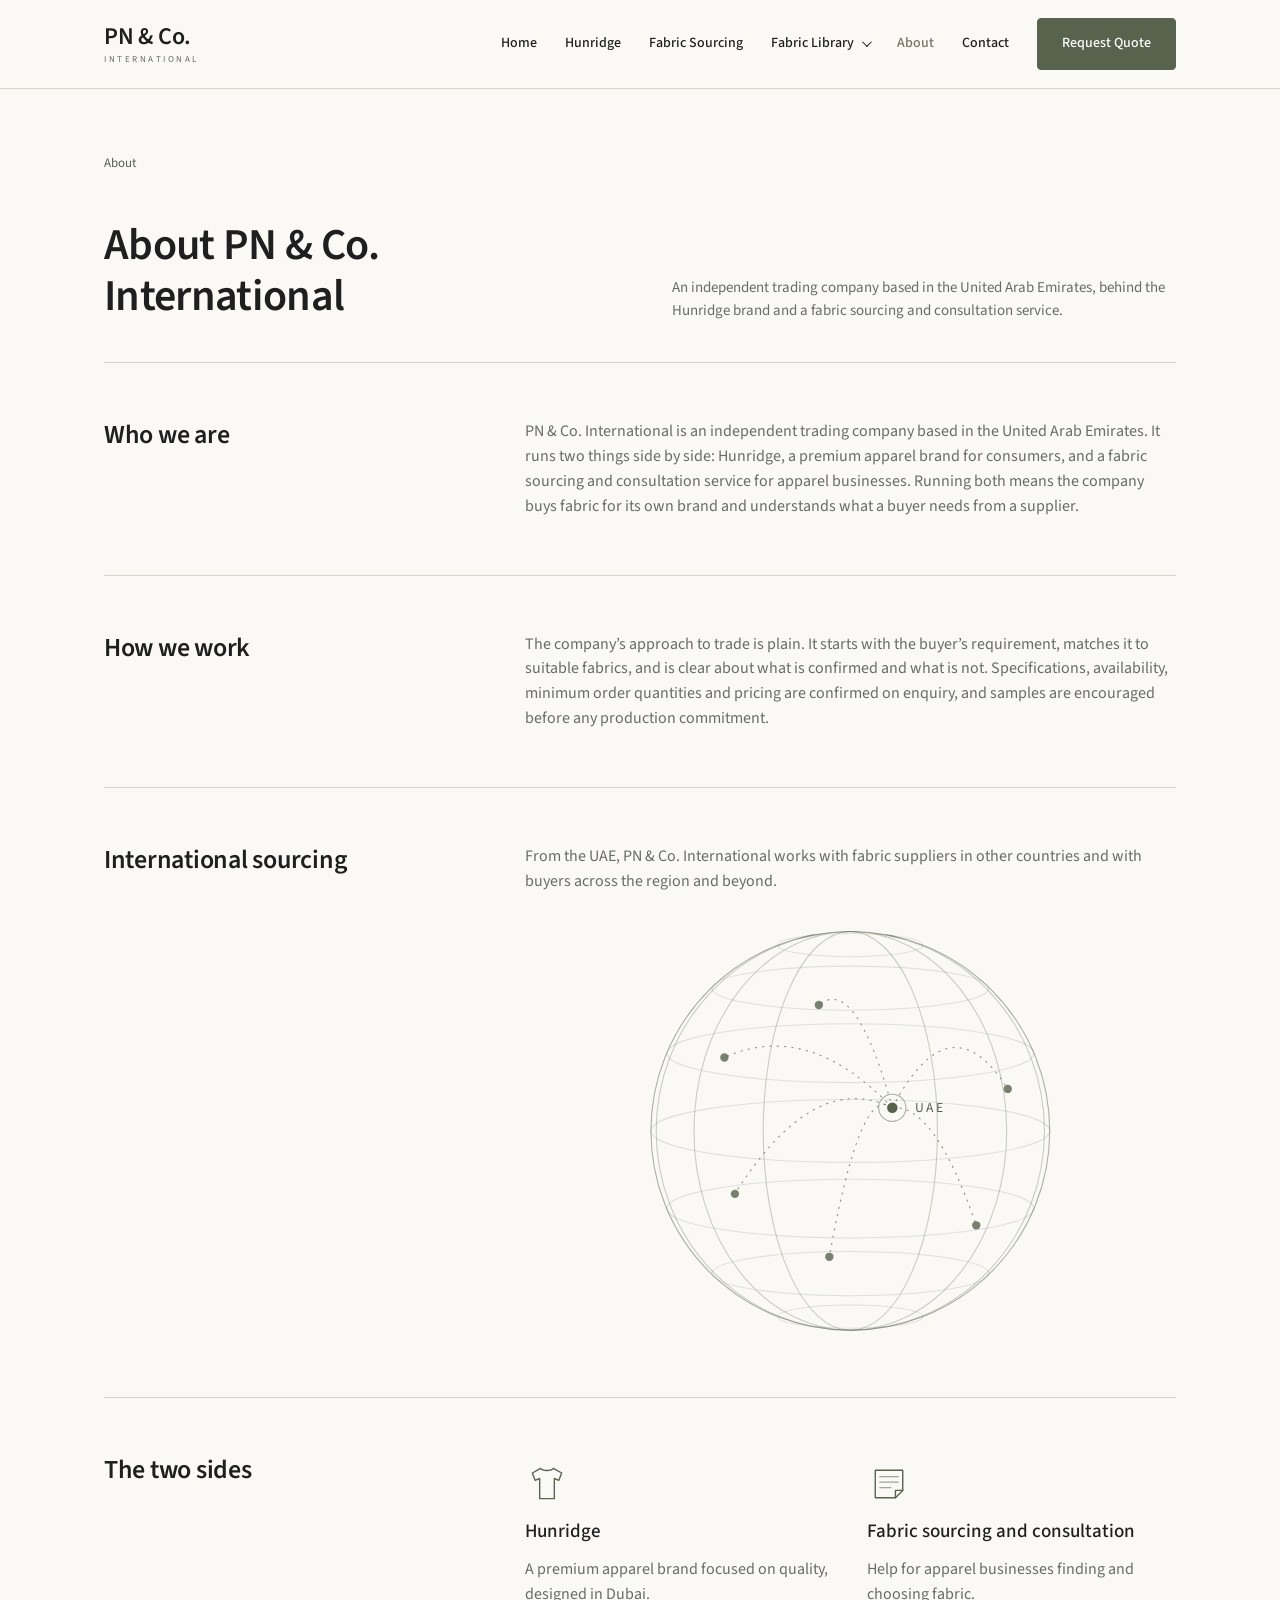
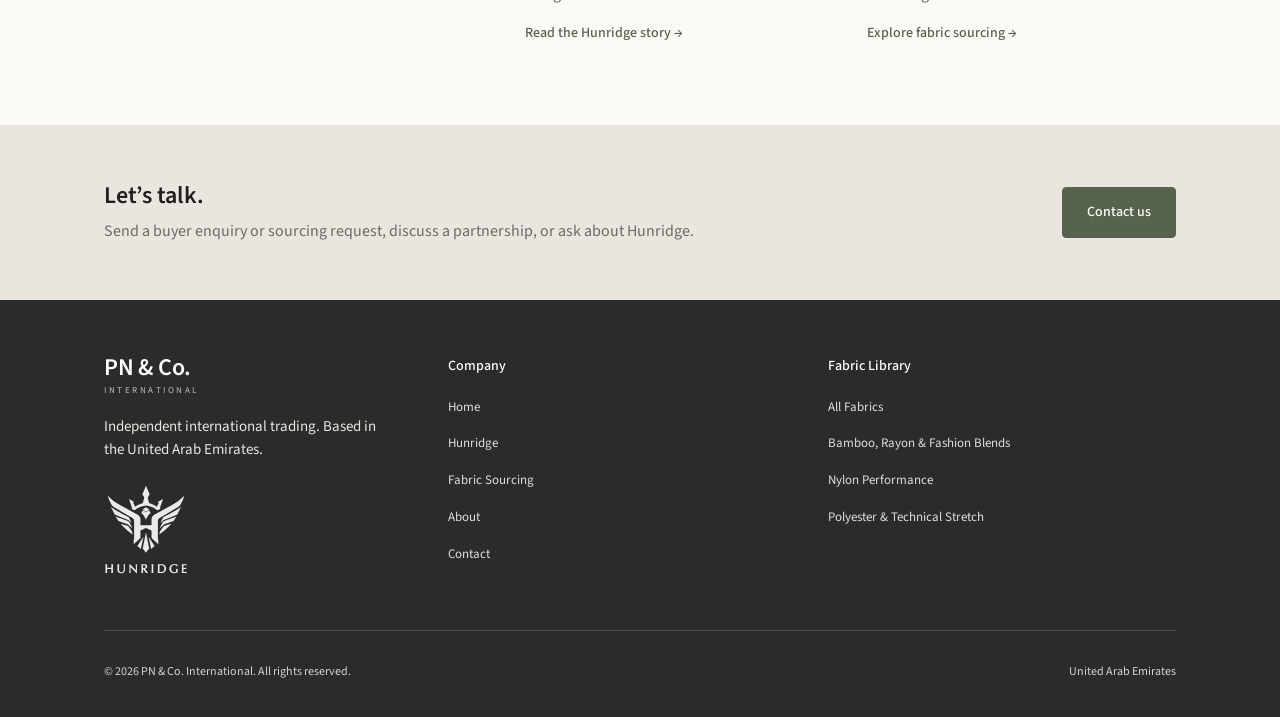
==== commit 4acef77e: "Add Hunridge logo, favicon and social image; add graphics Co-Authored-By: Claude Sonnet 5.5 <noreply" ====
--- a/about.html
+++ b/about.html
@@ -7,7 +7,8 @@
 <meta name="description" content="PN &amp; Co. International is a UAE trading company behind Hunridge and a fabric sourcing and consultation service for apparel businesses.">
 <link rel="canonical" href="https://www.example.com/about.html">
 <meta property="og:title" content="About PN &amp; Co. International"><meta property="og:description" content="PN &amp; Co. International is a UAE trading company behind Hunridge and a fabric sourcing and consultation service for apparel businesses."><meta property="og:type" content="website"><meta property="og:url" content="https://www.example.com/about.html"><meta property="og:site_name" content="PN &amp; Co. International">
-<meta name="twitter:card" content="summary">
+<meta property="og:image" content="https://www.example.com/images/og-image.png"><meta name="twitter:card" content="summary_large_image">
+<link rel="icon" href="images/favicon.svg" type="image/svg+xml">
 <script type="application/ld+json">{"@context": "https://schema.org", "@type": "AboutPage", "name": "About PN & Co. International", "about": {"@id": "https://www.example.com/#org"}}</script>
 <script type="application/ld+json">{"@context": "https://schema.org", "@type": "BreadcrumbList", "itemListElement": [{"@type": "ListItem", "position": 1, "name": "Home", "item": "https://www.example.com/index.html"}, {"@type": "ListItem", "position": 2, "name": "About", "item": "https://www.example.com/about.html"}]}</script>
 <link rel="preconnect" href="https://fonts.googleapis.com"><link rel="preconnect" href="https://fonts.gstatic.com" crossorigin><link href="https://fonts.googleapis.com/css2?family=Source+Sans+3:wght@400;500;600&family=Cormorant+Garamond:ital,wght@0,300;0,400;0,500;1,300;1,400&display=swap" rel="stylesheet">
@@ -27,7 +28,7 @@
 <div class="about-grid"><h2>The two sides</h2><div class="two sides"><div><svg class="ico" viewBox="0 0 48 48" fill="none" stroke="currentColor" stroke-width="1.5" stroke-linecap="round" stroke-linejoin="round" aria-hidden="true" focusable="false"><path d="M17 7 8 12l3 8 5-2v22h16V18l5 2 3-8-9-5c-2 3-12 3-14 0Z"/></svg><h3>Hunridge</h3><p>A premium apparel brand focused on quality, designed in Dubai.</p><a class="link" href="hunridge.html">Read the Hunridge story →</a></div>
 <div><svg class="ico" viewBox="0 0 48 48" fill="none" stroke="currentColor" stroke-width="1.5" stroke-linecap="round" stroke-linejoin="round" aria-hidden="true" focusable="false"><path d="M9 9h30v22l-8 8H9Z"/><path d="M39 31h-8v8"/><path d="M14 16h20M14 22h20M14 28h12" stroke-opacity=".55"/></svg><h3>Fabric sourcing and consultation</h3><p>Help for apparel businesses finding and choosing fabric.</p><a class="link" href="fabric-sourcing.html">Explore fabric sourcing →</a></div></div></div></div>
 <section class="corp-band beige" style="padding:56px 0"><div class="wrap narrow cta"><div><h2>Let’s talk.</h2><p>Send a buyer enquiry or sourcing request, discuss a partnership, or ask about Hunridge.</p></div><a class="btn" href="contact.html">Contact us</a></div></section></main><footer class="site"><div class="wrap narrow"><div class="foot">
-<div><a class="logo" href="index.html"><b>PN &amp; Co.</b><small>International</small></a><p class="about">Independent international trading. Based in the United Arab Emirates.</p></div>
+<div><a class="logo" href="index.html"><b>PN &amp; Co.</b><small>International</small></a><p class="about">Independent international trading. Based in the United Arab Emirates.</p><a class="foot-brand" href="hunridge.html" aria-label="Hunridge"><img src="images/logo-full-white.svg" alt="Hunridge" width="96" height="102" loading="lazy"></a></div>
 <div><h4>Company</h4><ul><li><a href="index.html">Home</a></li><li><a href="hunridge.html">Hunridge</a></li><li><a href="fabric-sourcing.html">Fabric Sourcing</a></li><li><a href="about.html">About</a></li><li><a href="contact.html">Contact</a></li></ul></div>
 <div><h4>Fabric Library</h4><ul><li><a href="fabric-library.html">All Fabrics</a></li><li><a href="bamboo-rayon.html">Bamboo, Rayon &amp; Fashion Blends</a></li><li><a href="nylon-performance.html">Nylon Performance</a></li><li><a href="polyester-technical-stretch.html">Polyester &amp; Technical Stretch</a></li></ul></div>
 </div><div class="legal"><span>© 2026 PN &amp; Co. International. All rights reserved.</span><span>United Arab Emirates</span></div></div></footer><script>
--- a/styles.css
+++ b/styles.css
@@ -356,3 +356,9 @@
 
 .apps .list a{display:flex;align-items:center;text-align:left}
 .apps .list a span[aria-hidden]{margin-left:auto}
+
+.ed .brandmark{display:block;width:clamp(96px,11vw,140px);height:auto;margin:clamp(1rem,3vw,2rem) 0 0}
+.foot-brand{display:inline-block;margin-top:24px}
+.foot-brand img{width:84px;height:auto;display:block;opacity:.9}
+
+.ed .emblem-wrap{max-width:230px;margin-top:2rem;padding-bottom:0}
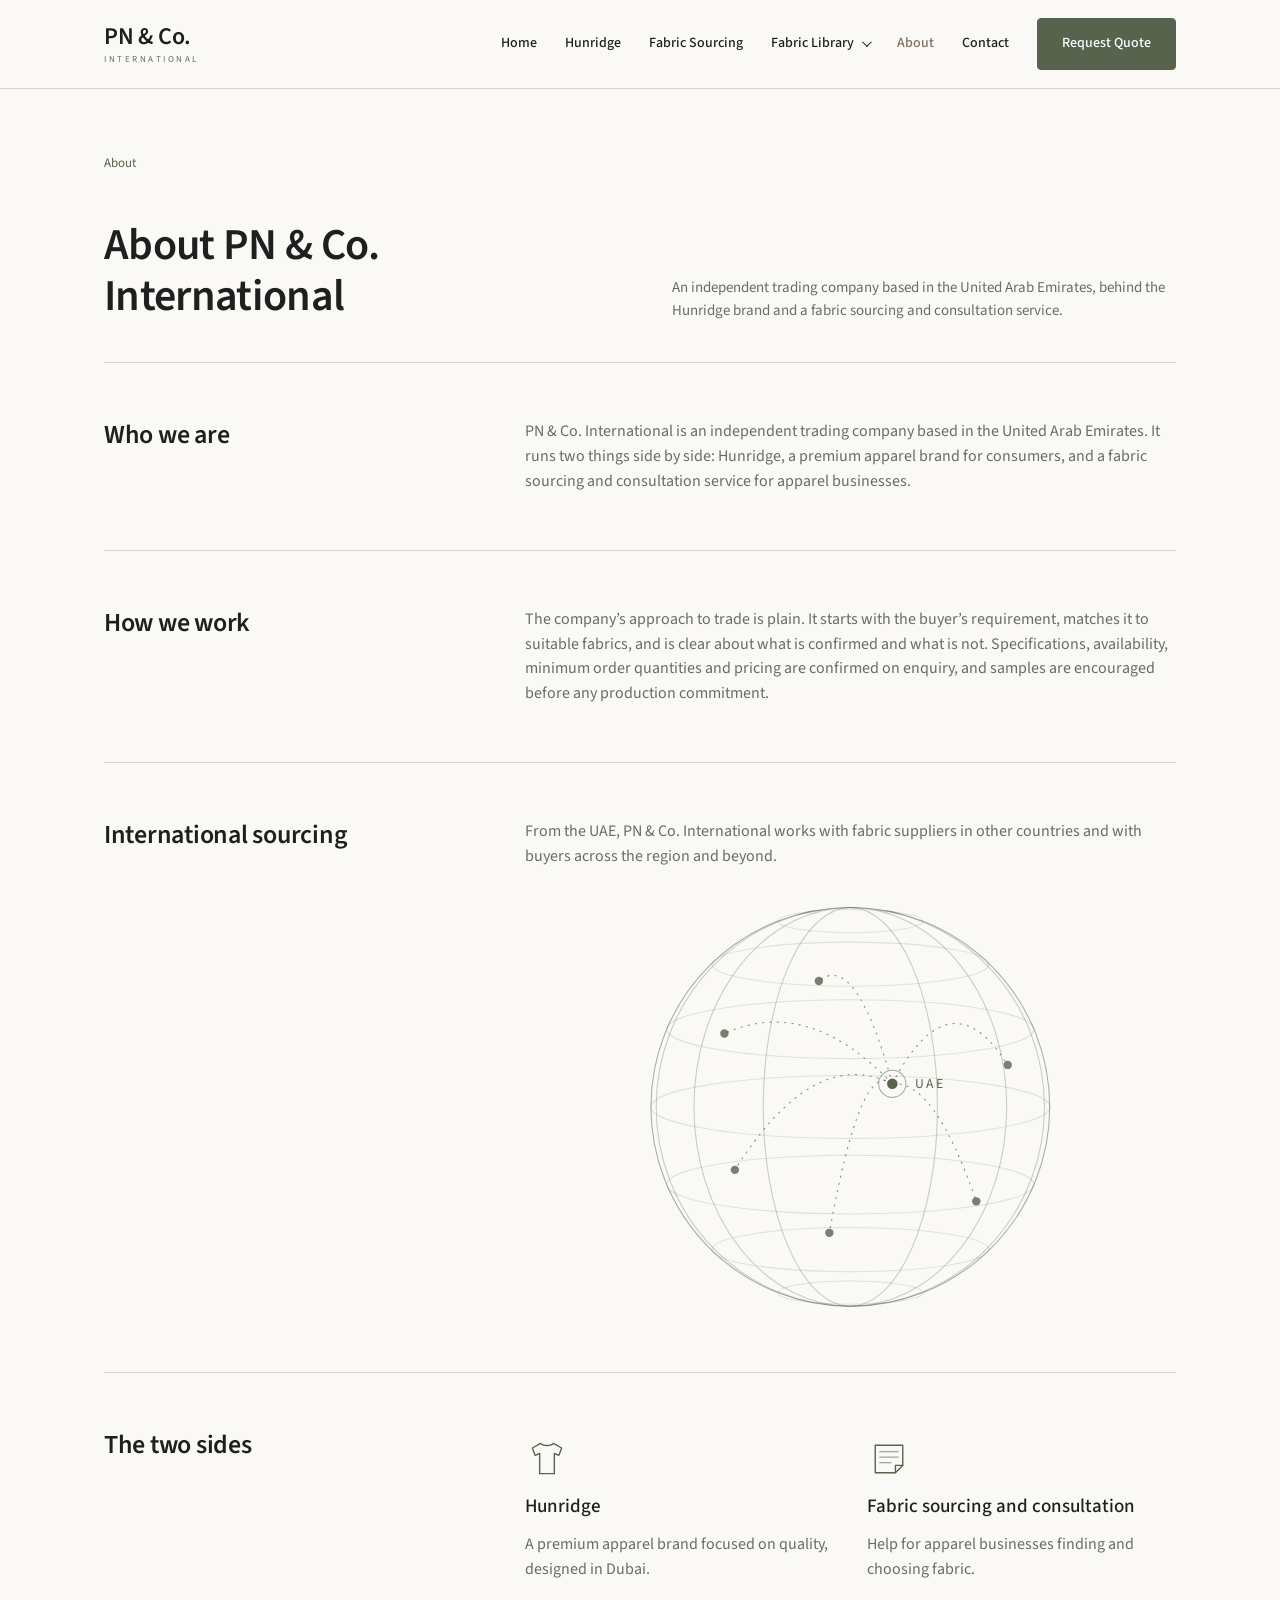
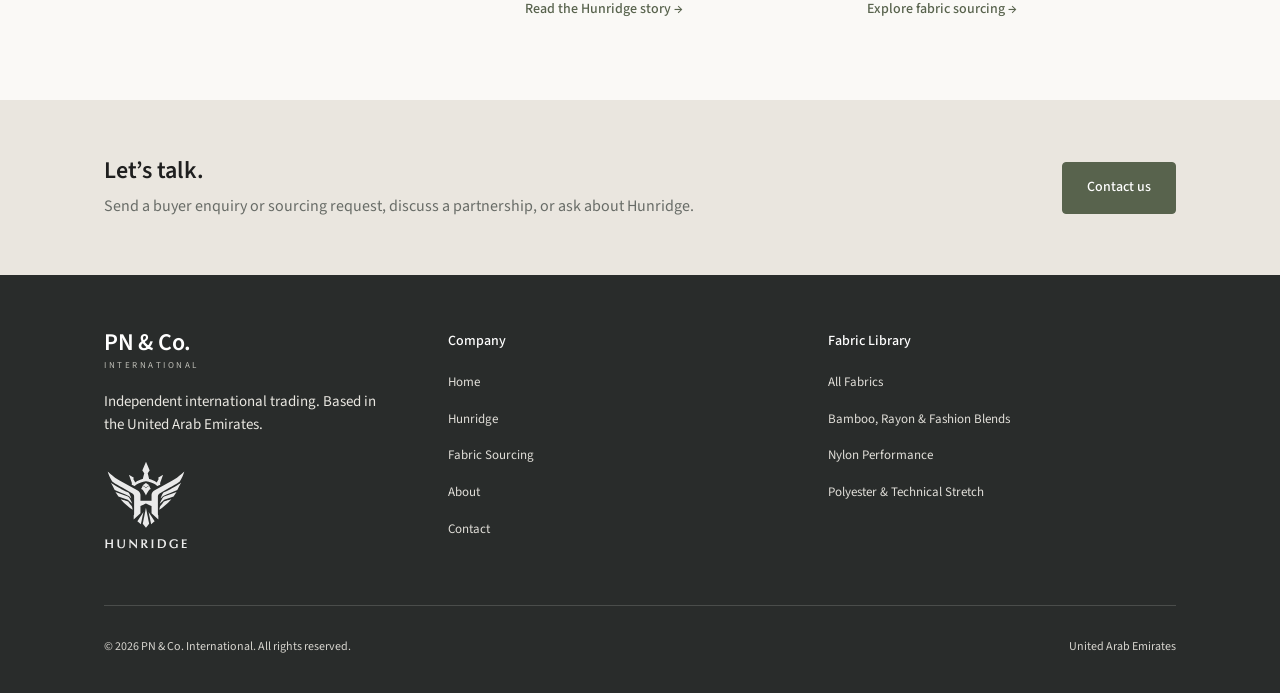
==== commit 92f40965: "Remove unconfirmed sentence from About page Co-Authored-By: Claude Sonnet 5.5 <noreply@anthropic.com" ====
--- a/about.html
+++ b/about.html
@@ -22,7 +22,7 @@
 <button class="burger" id="burger" type="button" aria-label="Open menu" aria-expanded="false"><span></span></button>
 </div></div><div class="drawer" id="drawer"><a href="index.html">Home</a><a href="hunridge.html">Hunridge</a><a href="fabric-sourcing.html">Fabric Sourcing</a><a href="fabric-library.html">Fabric Library</a><div class="sub"><a href="bamboo-rayon.html">Bamboo, Rayon &amp; Fashion Blends</a><a href="nylon-performance.html">Nylon Performance</a><a href="polyester-technical-stretch.html">Polyester &amp; Technical Stretch</a></div><a href="about.html">About</a><a href="contact.html">Contact</a><a class="btn" href="contact.html#sourcing-request">Request Quote</a></div></header><main id="main"><div class="wrap narrow"><div class="intro rule"><div><p class="eyebrow">About</p><h1>About PN &amp; Co. International</h1></div>
 <p class="lead" style="font-size:15px">An independent trading company based in the United Arab Emirates, behind the Hunridge brand and a fabric sourcing and consultation service.</p></div>
-<div class="about-grid"><h2>Who we are</h2><div class="body"><p>PN &amp; Co. International is an independent trading company based in the United Arab Emirates. It runs two things side by side: Hunridge, a premium apparel brand for consumers, and a fabric sourcing and consultation service for apparel businesses. Running both means the company buys fabric for its own brand and understands what a buyer needs from a supplier.</p></div></div>
+<div class="about-grid"><h2>Who we are</h2><div class="body"><p>PN &amp; Co. International is an independent trading company based in the United Arab Emirates. It runs two things side by side: Hunridge, a premium apparel brand for consumers, and a fabric sourcing and consultation service for apparel businesses.</p></div></div>
 <div class="about-grid"><h2>How we work</h2><div class="body"><p>The company’s approach to trade is plain. It starts with the buyer’s requirement, matches it to suitable fabrics, and is clear about what is confirmed and what is not. Specifications, availability, minimum order quantities and pricing are confirmed on enquiry, and samples are encouraged before any production commitment.</p></div></div>
 <div class="about-grid"><h2>International sourcing</h2><div class="body"><p>From the UAE, PN &amp; Co. International works with fabric suppliers in other countries and with buyers across the region and beyond.</p><svg class="world" viewBox="140 15 620 400" fill="none" stroke="currentColor" stroke-width="1" role="img" aria-label="Illustration: PN &amp; Co. International in the UAE, connected to suppliers and buyers in other countries"><ellipse cx="450" cy="215" rx="185" ry="190" stroke-opacity=".16"/><ellipse cx="450" cy="215" rx="149" ry="190" stroke-opacity=".16"/><ellipse cx="450" cy="215" rx="83" ry="190" stroke-opacity=".16"/><ellipse cx="450" cy="215" rx="0" ry="190" stroke-opacity=".16"/><ellipse cx="450" cy="215" rx="83" ry="190" stroke-opacity=".16"/><ellipse cx="450" cy="215" rx="149" ry="190" stroke-opacity=".16"/><ellipse cx="450" cy="215" rx="185" ry="190" stroke-opacity=".16"/><ellipse cx="450" cy="38" rx="69" ry="11" stroke-opacity=".16"/><ellipse cx="450" cy="79" rx="132" ry="21" stroke-opacity=".16"/><ellipse cx="450" cy="141" rx="175" ry="28" stroke-opacity=".16"/><ellipse cx="450" cy="215" rx="190" ry="30" stroke-opacity=".16"/><ellipse cx="450" cy="289" rx="175" ry="28" stroke-opacity=".16"/><ellipse cx="450" cy="351" rx="132" ry="21" stroke-opacity=".16"/><ellipse cx="450" cy="392" rx="69" ry="11" stroke-opacity=".16"/><circle cx="450" cy="215" r="190" stroke-opacity=".5"/><path d="M490 193 Q410 109 330 145" stroke-opacity=".7" stroke-dasharray="2 5"/><circle cx="330" cy="145" r="4" fill="currentColor" stroke="none" fill-opacity=".8"/><path d="M490 193 Q455 66 420 95" stroke-opacity=".7" stroke-dasharray="2 5"/><circle cx="420" cy="95" r="4" fill="currentColor" stroke="none" fill-opacity=".8"/><path d="M490 193 Q545 88 600 175" stroke-opacity=".7" stroke-dasharray="2 5"/><circle cx="600" cy="175" r="4" fill="currentColor" stroke="none" fill-opacity=".8"/><path d="M490 193 Q530 189 570 305" stroke-opacity=".7" stroke-dasharray="2 5"/><circle cx="570" cy="305" r="4" fill="currentColor" stroke="none" fill-opacity=".8"/><path d="M490 193 Q415 156 340 275" stroke-opacity=".7" stroke-dasharray="2 5"/><circle cx="340" cy="275" r="4" fill="currentColor" stroke="none" fill-opacity=".8"/><path d="M490 193 Q460 168 430 335" stroke-opacity=".7" stroke-dasharray="2 5"/><circle cx="430" cy="335" r="4" fill="currentColor" stroke="none" fill-opacity=".8"/><circle cx="490" cy="193" r="13" stroke-opacity=".5"/><circle cx="490" cy="193" r="5" fill="currentColor" stroke="none"/><text x="512" y="197" font-size="13" fill="currentColor" stroke="none" letter-spacing="2">UAE</text></svg></div></div>
 <div class="about-grid"><h2>The two sides</h2><div class="two sides"><div><svg class="ico" viewBox="0 0 48 48" fill="none" stroke="currentColor" stroke-width="1.5" stroke-linecap="round" stroke-linejoin="round" aria-hidden="true" focusable="false"><path d="M17 7 8 12l3 8 5-2v22h16V18l5 2 3-8-9-5c-2 3-12 3-14 0Z"/></svg><h3>Hunridge</h3><p>A premium apparel brand focused on quality, designed in Dubai.</p><a class="link" href="hunridge.html">Read the Hunridge story →</a></div>
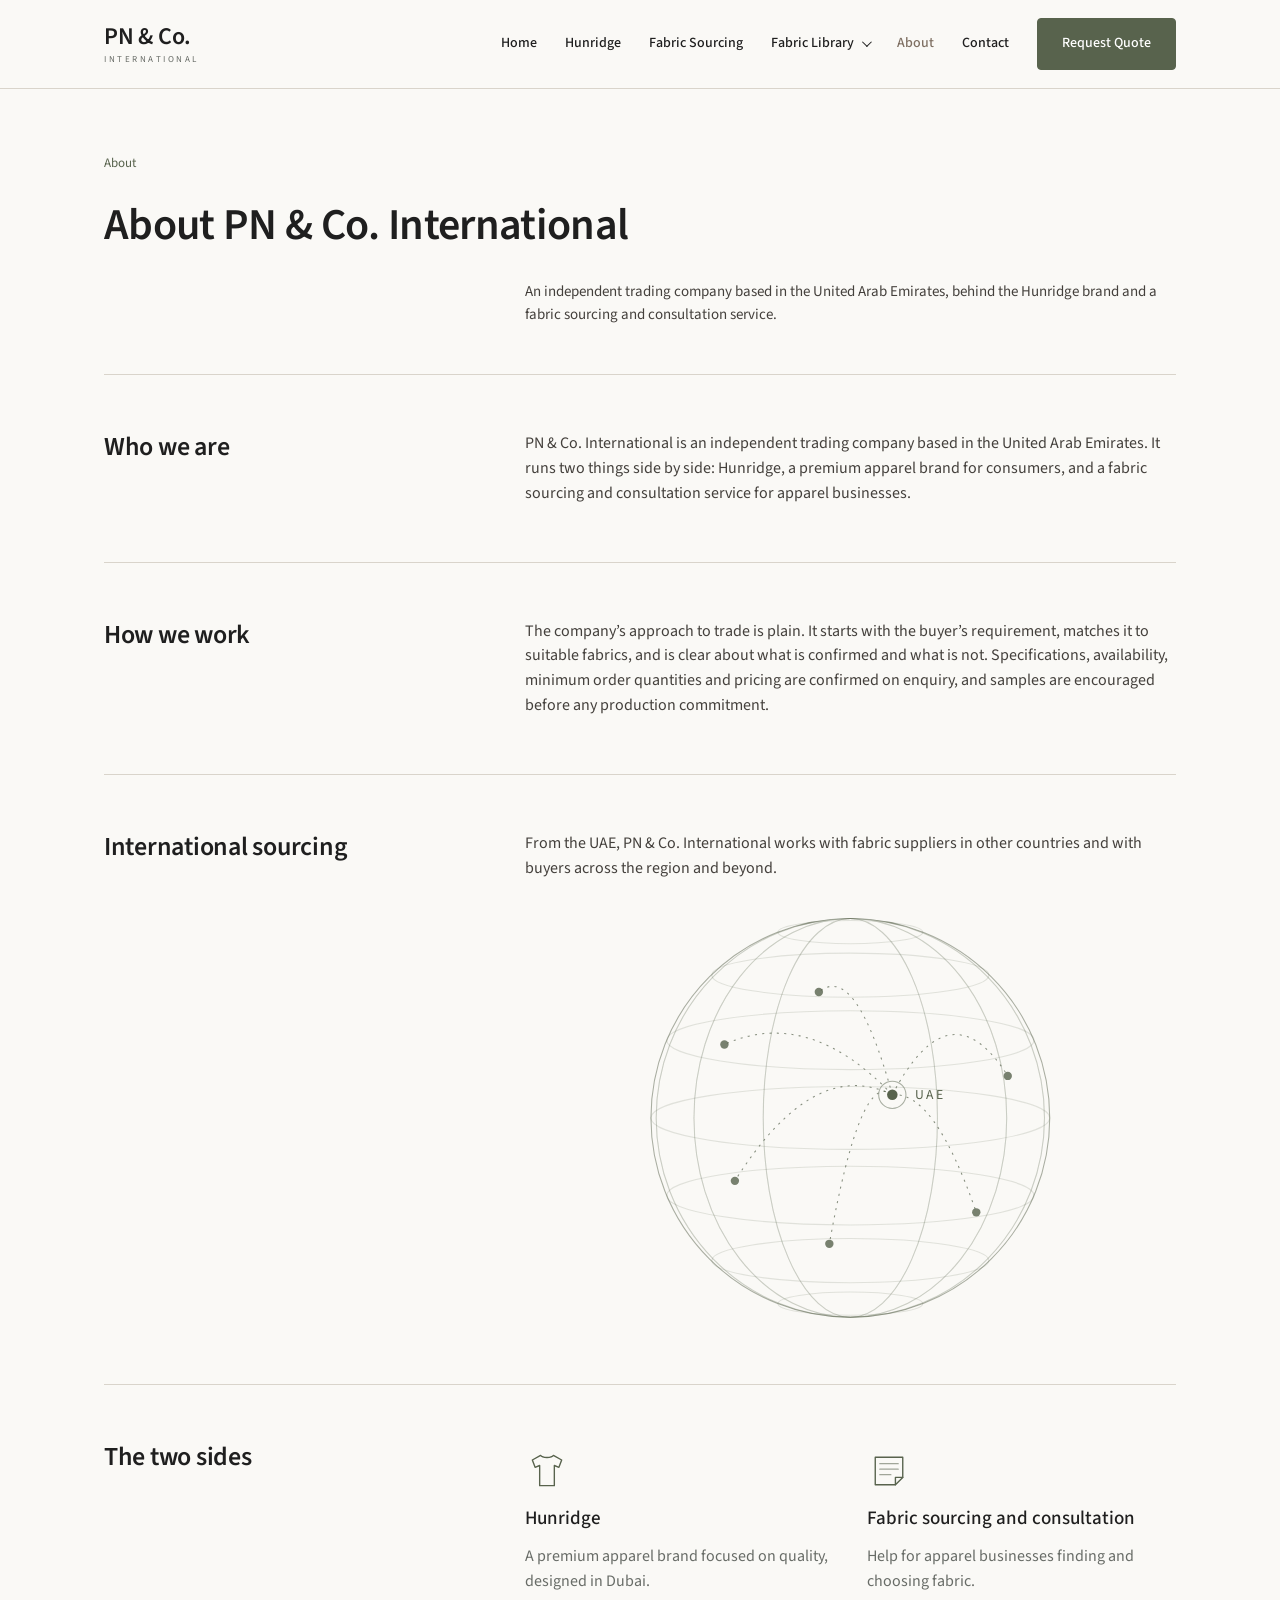
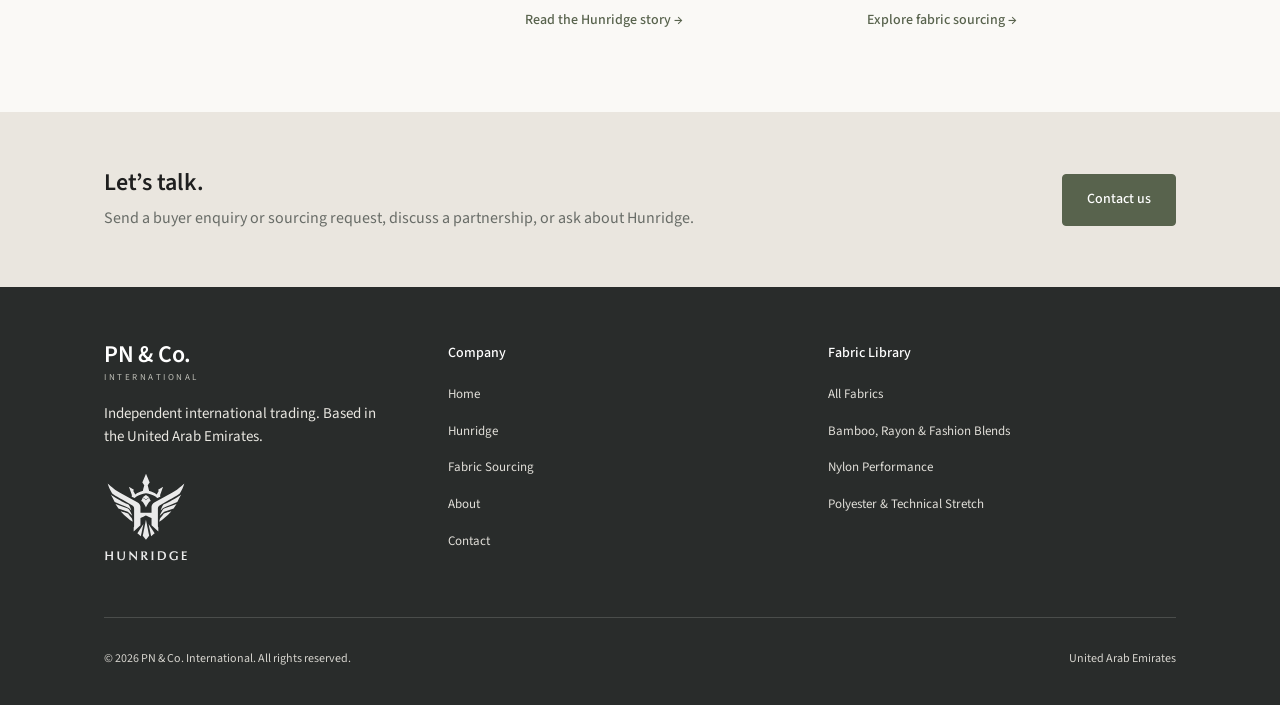
==== commit 11202aa2: "Rework Meaning of Hunridge header, closing block and About header Co-Authored-By: Claude Sonnet 5.5 " ====
--- a/about.html
+++ b/about.html
@@ -20,7 +20,7 @@
 <a class="logo" href="index.html" aria-label="PN &amp; Co. International home"><b>PN &amp; Co.</b><small>International</small></a>
 <nav class="main" aria-label="Main"><a href="index.html">Home</a><a href="hunridge.html">Hunridge</a><a href="fabric-sourcing.html">Fabric Sourcing</a><div class="has-dd" id="dd"><button class="dd" type="button" aria-expanded="false" aria-haspopup="true">Fabric Library<span class="chev" aria-hidden="true"></span></button><div class="menu"><a href="fabric-library.html">All Fabrics</a><a href="bamboo-rayon.html">Bamboo, Rayon &amp; Fashion Blends</a><a href="nylon-performance.html">Nylon Performance</a><a href="polyester-technical-stretch.html">Polyester &amp; Technical Stretch</a></div></div><a href="about.html" class="active">About</a><a href="contact.html">Contact</a><a class="btn" href="contact.html#sourcing-request">Request Quote</a></nav>
 <button class="burger" id="burger" type="button" aria-label="Open menu" aria-expanded="false"><span></span></button>
-</div></div><div class="drawer" id="drawer"><a href="index.html">Home</a><a href="hunridge.html">Hunridge</a><a href="fabric-sourcing.html">Fabric Sourcing</a><a href="fabric-library.html">Fabric Library</a><div class="sub"><a href="bamboo-rayon.html">Bamboo, Rayon &amp; Fashion Blends</a><a href="nylon-performance.html">Nylon Performance</a><a href="polyester-technical-stretch.html">Polyester &amp; Technical Stretch</a></div><a href="about.html">About</a><a href="contact.html">Contact</a><a class="btn" href="contact.html#sourcing-request">Request Quote</a></div></header><main id="main"><div class="wrap narrow"><div class="intro rule"><div><p class="eyebrow">About</p><h1>About PN &amp; Co. International</h1></div>
+</div></div><div class="drawer" id="drawer"><a href="index.html">Home</a><a href="hunridge.html">Hunridge</a><a href="fabric-sourcing.html">Fabric Sourcing</a><a href="fabric-library.html">Fabric Library</a><div class="sub"><a href="bamboo-rayon.html">Bamboo, Rayon &amp; Fashion Blends</a><a href="nylon-performance.html">Nylon Performance</a><a href="polyester-technical-stretch.html">Polyester &amp; Technical Stretch</a></div><a href="about.html">About</a><a href="contact.html">Contact</a><a class="btn" href="contact.html#sourcing-request">Request Quote</a></div></header><main id="main"><div class="wrap narrow"><div class="about-intro"><p class="eyebrow">About</p><h1>About PN &amp; Co. International</h1>
 <p class="lead" style="font-size:15px">An independent trading company based in the United Arab Emirates, behind the Hunridge brand and a fabric sourcing and consultation service.</p></div>
 <div class="about-grid"><h2>Who we are</h2><div class="body"><p>PN &amp; Co. International is an independent trading company based in the United Arab Emirates. It runs two things side by side: Hunridge, a premium apparel brand for consumers, and a fabric sourcing and consultation service for apparel businesses.</p></div></div>
 <div class="about-grid"><h2>How we work</h2><div class="body"><p>The company’s approach to trade is plain. It starts with the buyer’s requirement, matches it to suitable fabrics, and is clear about what is confirmed and what is not. Specifications, availability, minimum order quantities and pricing are confirmed on enquiry, and samples are encouraged before any production commitment.</p></div></div>
--- a/styles.css
+++ b/styles.css
@@ -362,3 +362,31 @@
 .foot-brand img{width:84px;height:auto;display:block;opacity:.9}
 
 .ed .emblem-wrap{max-width:230px;margin-top:2rem;padding-bottom:0}
+
+/* Meaning of Hunridge: header uses both halves, curve sits closer, faint symbol */
+.ed .has-wm{position:relative;overflow:hidden}
+.ed .has-wm>.wrap{position:relative}
+.ed .wm{position:absolute;right:max(2vw,1rem);top:clamp(1rem,3vw,2.5rem);width:clamp(170px,24vw,330px);color:#F6F3EE;opacity:.06;pointer-events:none}
+.ed .wm svg{width:100%;height:auto;display:block}
+.ed .name-head{grid-column:1/8}
+.ed .name-intro{grid-column:8/13;align-self:end;margin:0 0 .35rem;max-width:22rem;color:#E9E4DC}
+.ed .elev{margin-top:clamp(.5rem,2vw,1.5rem)}
+/* closing: aligned columns, clear sign-off, logo mark */
+.ed .closing .grid{align-items:baseline}
+.ed .closing .c-a,.ed .closing .c-b{margin-top:clamp(2rem,4vw,3rem)}
+.ed .closing .c-b p{font-size:1.15rem;line-height:1.6;color:var(--ink)}
+.ed .closing .c-end{grid-column:1/-1;margin-top:clamp(2.5rem,5vw,4rem);padding-top:1.75rem;border-top:1px solid var(--hair);font-family:var(--serif);font-style:italic;font-weight:300;font-size:clamp(1.8rem,3.6vw,3rem);line-height:1.15;color:var(--ink)}
+.ed .closing .c-mark{grid-column:1/-1;display:flex;justify-content:center;margin-top:clamp(2.5rem,5vw,4rem)}
+.ed .closing .c-mark svg{width:64px;height:auto;color:var(--taupe)}
+@media (max-width:860px){.ed .name-head,.ed .name-intro{grid-column:1/-1}.ed .name-intro{margin-top:1.5rem;max-width:none}.ed .wm{opacity:.05}}
+/* About header on the same grid as the sections below */
+.about-intro{display:grid;grid-template-columns:1fr 2fr;column-gap:96px;padding:64px 0 48px;border-bottom:1px solid var(--hair)}
+.about-intro .eyebrow,.about-intro h1{grid-column:1/-1}
+.about-intro .eyebrow{margin-bottom:28px}
+.about-intro h1{margin-bottom:28px}
+.about-intro .lead{grid-column:2;max-width:680px;color:var(--ink-soft)}
+.about-grid .body,.about-grid .body p{color:var(--ink-soft)}
+@media (max-width:1020px){.about-intro{grid-template-columns:1fr;padding:40px 0 36px}.about-intro .lead{grid-column:1}}
+
+.ed .closing .grid .c-end{grid-column:1/-1;max-width:none;width:100%}
+.ed .closing .grid .c-mark{grid-column:1/-1}
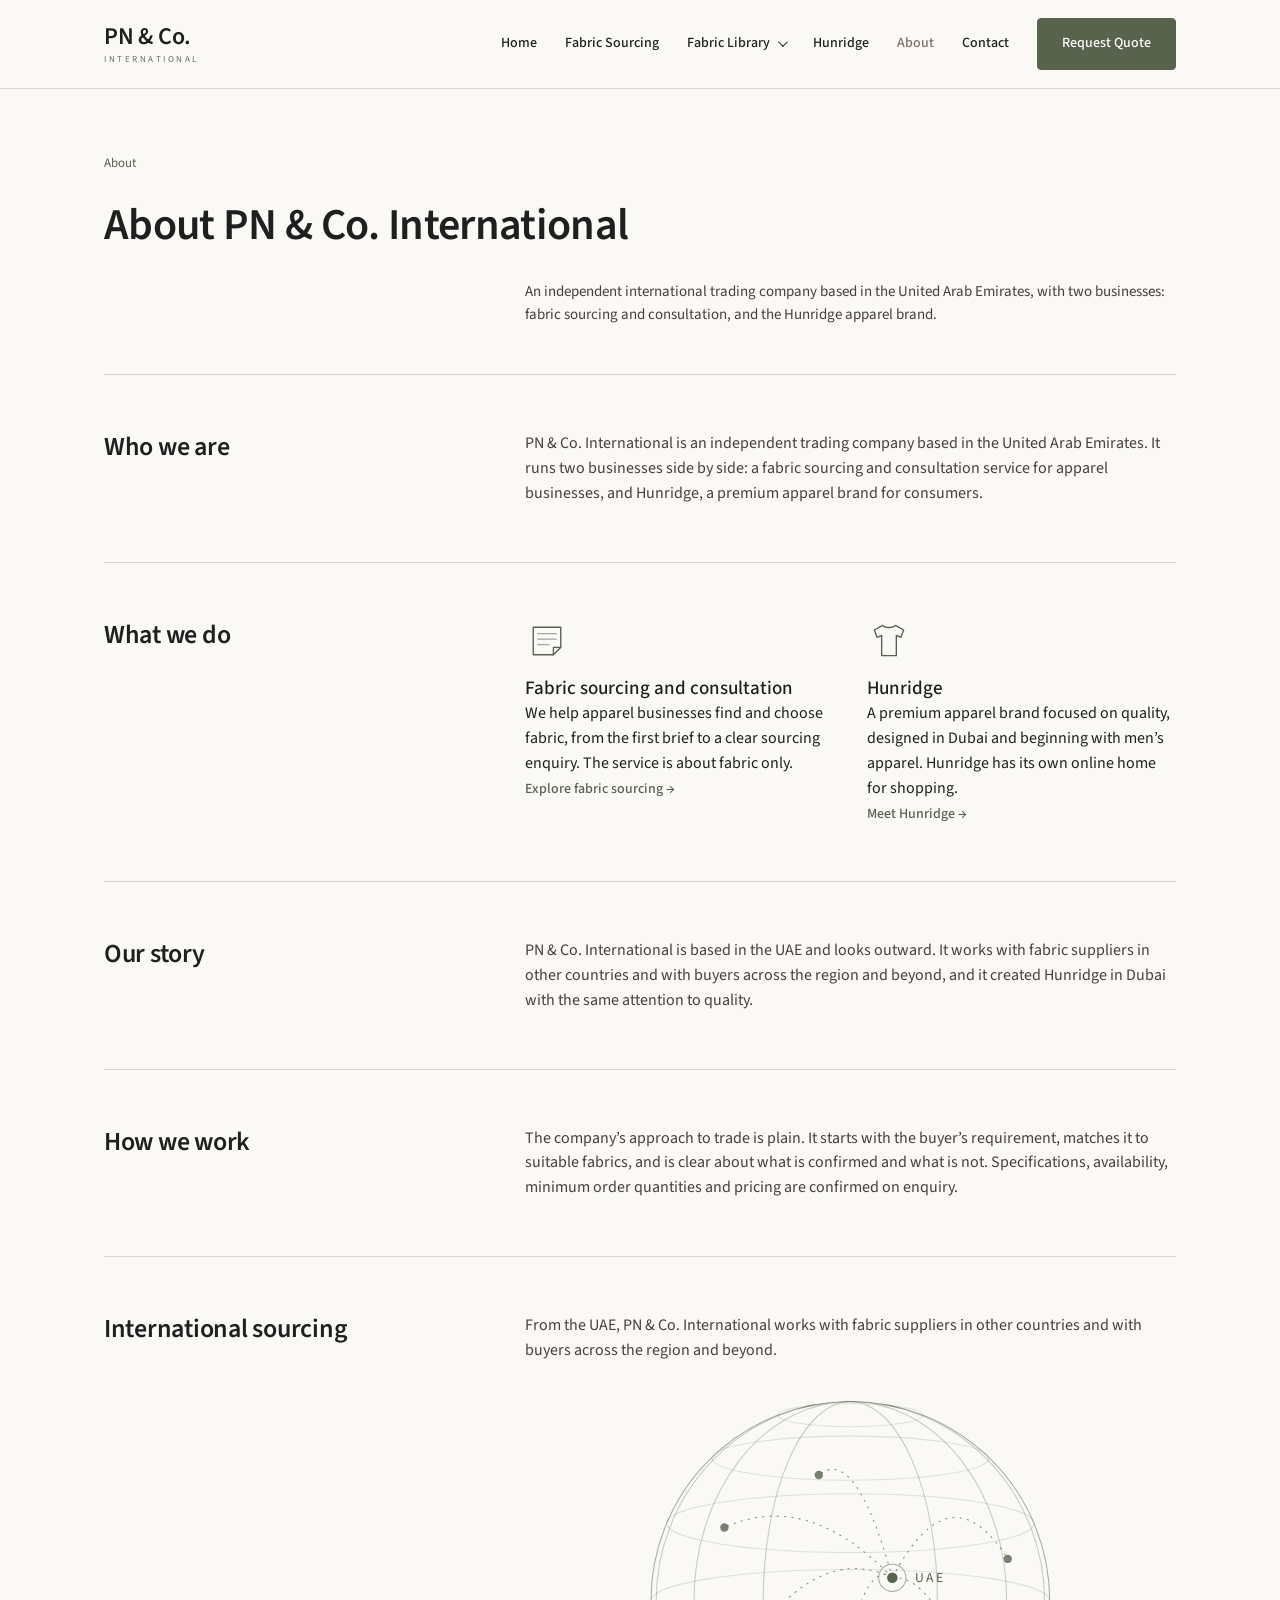
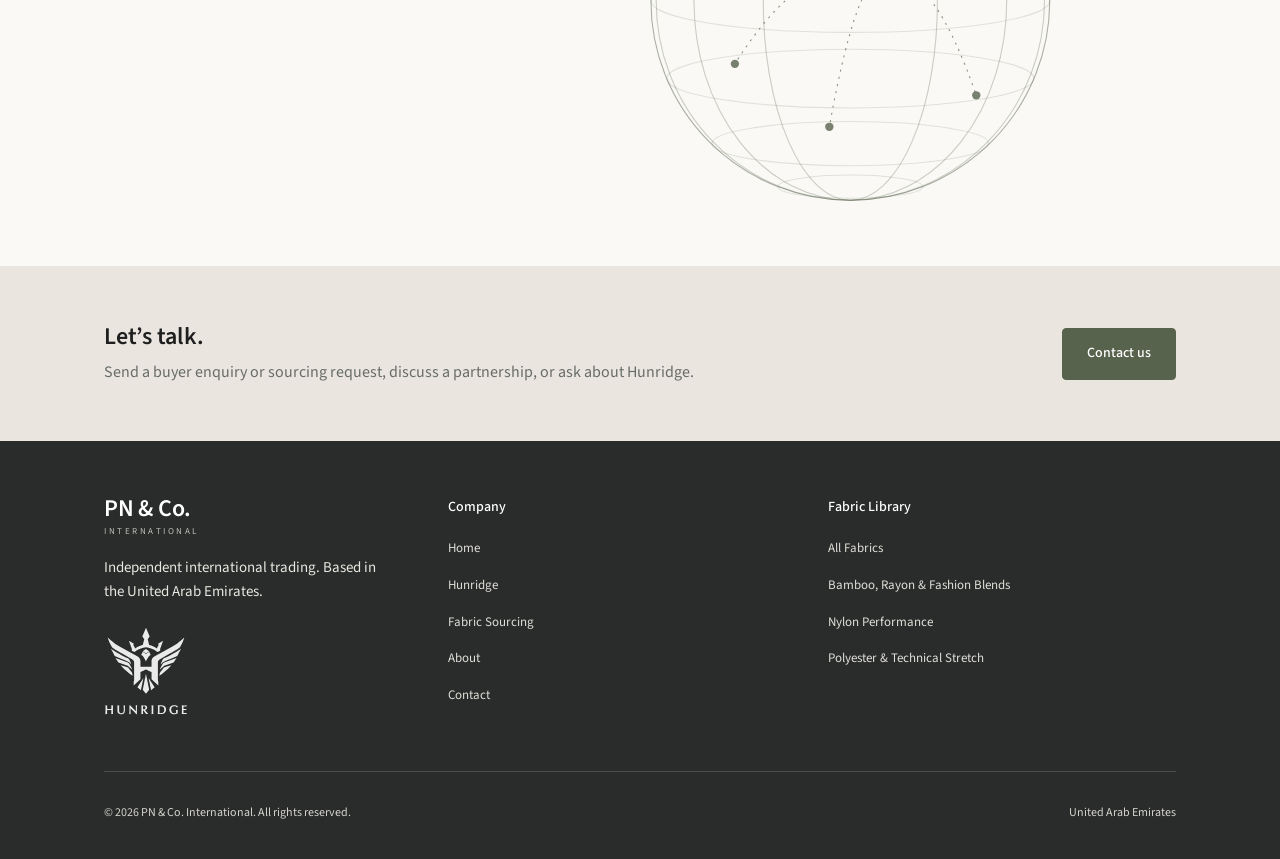
==== commit 83c92008: "Restructure as company site: company-led home, About with activities, short Hunridge page Co-Authore" ====
--- a/about.html
+++ b/about.html
@@ -4,9 +4,9 @@
 <meta charset="utf-8"><meta name="robots" content="noindex,nofollow">
 <meta name="viewport" content="width=device-width, initial-scale=1, viewport-fit=cover">
 <title>About PN &amp; Co. International</title>
-<meta name="description" content="PN &amp; Co. International is a UAE trading company behind Hunridge and a fabric sourcing and consultation service for apparel businesses.">
+<meta name="description" content="PN &amp; Co. International is a UAE trading company with two businesses: fabric sourcing and consultation for apparel businesses, and the Hunridge apparel brand.">
 <link rel="canonical" href="https://www.example.com/about.html">
-<meta property="og:title" content="About PN &amp; Co. International"><meta property="og:description" content="PN &amp; Co. International is a UAE trading company behind Hunridge and a fabric sourcing and consultation service for apparel businesses."><meta property="og:type" content="website"><meta property="og:url" content="https://www.example.com/about.html"><meta property="og:site_name" content="PN &amp; Co. International">
+<meta property="og:title" content="About PN &amp; Co. International"><meta property="og:description" content="PN &amp; Co. International is a UAE trading company with two businesses: fabric sourcing and consultation for apparel businesses, and the Hunridge apparel brand."><meta property="og:type" content="website"><meta property="og:url" content="https://www.example.com/about.html"><meta property="og:site_name" content="PN &amp; Co. International">
 <meta property="og:image" content="https://www.example.com/images/og-image.png"><meta name="twitter:card" content="summary_large_image">
 <link rel="icon" href="images/favicon.svg" type="image/svg+xml">
 <script type="application/ld+json">{"@context": "https://schema.org", "@type": "AboutPage", "name": "About PN & Co. International", "about": {"@id": "https://www.example.com/#org"}}</script>
@@ -18,15 +18,16 @@
 <a class="skip" href="#main">Skip to content</a>
 <header class="site"><div class="wrap narrow"><div class="bar">
 <a class="logo" href="index.html" aria-label="PN &amp; Co. International home"><b>PN &amp; Co.</b><small>International</small></a>
-<nav class="main" aria-label="Main"><a href="index.html">Home</a><a href="hunridge.html">Hunridge</a><a href="fabric-sourcing.html">Fabric Sourcing</a><div class="has-dd" id="dd"><button class="dd" type="button" aria-expanded="false" aria-haspopup="true">Fabric Library<span class="chev" aria-hidden="true"></span></button><div class="menu"><a href="fabric-library.html">All Fabrics</a><a href="bamboo-rayon.html">Bamboo, Rayon &amp; Fashion Blends</a><a href="nylon-performance.html">Nylon Performance</a><a href="polyester-technical-stretch.html">Polyester &amp; Technical Stretch</a></div></div><a href="about.html" class="active">About</a><a href="contact.html">Contact</a><a class="btn" href="contact.html#sourcing-request">Request Quote</a></nav>
+<nav class="main" aria-label="Main"><a href="index.html">Home</a><a href="fabric-sourcing.html">Fabric Sourcing</a><div class="has-dd" id="dd"><button class="dd" type="button" aria-expanded="false" aria-haspopup="true">Fabric Library<span class="chev" aria-hidden="true"></span></button><div class="menu"><a href="fabric-library.html">All Fabrics</a><a href="bamboo-rayon.html">Bamboo, Rayon &amp; Fashion Blends</a><a href="nylon-performance.html">Nylon Performance</a><a href="polyester-technical-stretch.html">Polyester &amp; Technical Stretch</a></div></div><a href="hunridge.html">Hunridge</a><a href="about.html" class="active">About</a><a href="contact.html">Contact</a><a class="btn" href="contact.html#sourcing-request">Request Quote</a></nav>
 <button class="burger" id="burger" type="button" aria-label="Open menu" aria-expanded="false"><span></span></button>
-</div></div><div class="drawer" id="drawer"><a href="index.html">Home</a><a href="hunridge.html">Hunridge</a><a href="fabric-sourcing.html">Fabric Sourcing</a><a href="fabric-library.html">Fabric Library</a><div class="sub"><a href="bamboo-rayon.html">Bamboo, Rayon &amp; Fashion Blends</a><a href="nylon-performance.html">Nylon Performance</a><a href="polyester-technical-stretch.html">Polyester &amp; Technical Stretch</a></div><a href="about.html">About</a><a href="contact.html">Contact</a><a class="btn" href="contact.html#sourcing-request">Request Quote</a></div></header><main id="main"><div class="wrap narrow"><div class="about-intro"><p class="eyebrow">About</p><h1>About PN &amp; Co. International</h1>
-<p class="lead" style="font-size:15px">An independent trading company based in the United Arab Emirates, behind the Hunridge brand and a fabric sourcing and consultation service.</p></div>
-<div class="about-grid"><h2>Who we are</h2><div class="body"><p>PN &amp; Co. International is an independent trading company based in the United Arab Emirates. It runs two things side by side: Hunridge, a premium apparel brand for consumers, and a fabric sourcing and consultation service for apparel businesses.</p></div></div>
-<div class="about-grid"><h2>How we work</h2><div class="body"><p>The company’s approach to trade is plain. It starts with the buyer’s requirement, matches it to suitable fabrics, and is clear about what is confirmed and what is not. Specifications, availability, minimum order quantities and pricing are confirmed on enquiry, and samples are encouraged before any production commitment.</p></div></div>
-<div class="about-grid"><h2>International sourcing</h2><div class="body"><p>From the UAE, PN &amp; Co. International works with fabric suppliers in other countries and with buyers across the region and beyond.</p><svg class="world" viewBox="140 15 620 400" fill="none" stroke="currentColor" stroke-width="1" role="img" aria-label="Illustration: PN &amp; Co. International in the UAE, connected to suppliers and buyers in other countries"><ellipse cx="450" cy="215" rx="185" ry="190" stroke-opacity=".16"/><ellipse cx="450" cy="215" rx="149" ry="190" stroke-opacity=".16"/><ellipse cx="450" cy="215" rx="83" ry="190" stroke-opacity=".16"/><ellipse cx="450" cy="215" rx="0" ry="190" stroke-opacity=".16"/><ellipse cx="450" cy="215" rx="83" ry="190" stroke-opacity=".16"/><ellipse cx="450" cy="215" rx="149" ry="190" stroke-opacity=".16"/><ellipse cx="450" cy="215" rx="185" ry="190" stroke-opacity=".16"/><ellipse cx="450" cy="38" rx="69" ry="11" stroke-opacity=".16"/><ellipse cx="450" cy="79" rx="132" ry="21" stroke-opacity=".16"/><ellipse cx="450" cy="141" rx="175" ry="28" stroke-opacity=".16"/><ellipse cx="450" cy="215" rx="190" ry="30" stroke-opacity=".16"/><ellipse cx="450" cy="289" rx="175" ry="28" stroke-opacity=".16"/><ellipse cx="450" cy="351" rx="132" ry="21" stroke-opacity=".16"/><ellipse cx="450" cy="392" rx="69" ry="11" stroke-opacity=".16"/><circle cx="450" cy="215" r="190" stroke-opacity=".5"/><path d="M490 193 Q410 109 330 145" stroke-opacity=".7" stroke-dasharray="2 5"/><circle cx="330" cy="145" r="4" fill="currentColor" stroke="none" fill-opacity=".8"/><path d="M490 193 Q455 66 420 95" stroke-opacity=".7" stroke-dasharray="2 5"/><circle cx="420" cy="95" r="4" fill="currentColor" stroke="none" fill-opacity=".8"/><path d="M490 193 Q545 88 600 175" stroke-opacity=".7" stroke-dasharray="2 5"/><circle cx="600" cy="175" r="4" fill="currentColor" stroke="none" fill-opacity=".8"/><path d="M490 193 Q530 189 570 305" stroke-opacity=".7" stroke-dasharray="2 5"/><circle cx="570" cy="305" r="4" fill="currentColor" stroke="none" fill-opacity=".8"/><path d="M490 193 Q415 156 340 275" stroke-opacity=".7" stroke-dasharray="2 5"/><circle cx="340" cy="275" r="4" fill="currentColor" stroke="none" fill-opacity=".8"/><path d="M490 193 Q460 168 430 335" stroke-opacity=".7" stroke-dasharray="2 5"/><circle cx="430" cy="335" r="4" fill="currentColor" stroke="none" fill-opacity=".8"/><circle cx="490" cy="193" r="13" stroke-opacity=".5"/><circle cx="490" cy="193" r="5" fill="currentColor" stroke="none"/><text x="512" y="197" font-size="13" fill="currentColor" stroke="none" letter-spacing="2">UAE</text></svg></div></div>
-<div class="about-grid"><h2>The two sides</h2><div class="two sides"><div><svg class="ico" viewBox="0 0 48 48" fill="none" stroke="currentColor" stroke-width="1.5" stroke-linecap="round" stroke-linejoin="round" aria-hidden="true" focusable="false"><path d="M17 7 8 12l3 8 5-2v22h16V18l5 2 3-8-9-5c-2 3-12 3-14 0Z"/></svg><h3>Hunridge</h3><p>A premium apparel brand focused on quality, designed in Dubai.</p><a class="link" href="hunridge.html">Read the Hunridge story →</a></div>
-<div><svg class="ico" viewBox="0 0 48 48" fill="none" stroke="currentColor" stroke-width="1.5" stroke-linecap="round" stroke-linejoin="round" aria-hidden="true" focusable="false"><path d="M9 9h30v22l-8 8H9Z"/><path d="M39 31h-8v8"/><path d="M14 16h20M14 22h20M14 28h12" stroke-opacity=".55"/></svg><h3>Fabric sourcing and consultation</h3><p>Help for apparel businesses finding and choosing fabric.</p><a class="link" href="fabric-sourcing.html">Explore fabric sourcing →</a></div></div></div></div>
+</div></div><div class="drawer" id="drawer"><a href="index.html">Home</a><a href="fabric-sourcing.html">Fabric Sourcing</a><a href="fabric-library.html">Fabric Library</a><div class="sub"><a href="bamboo-rayon.html">Bamboo, Rayon &amp; Fashion Blends</a><a href="nylon-performance.html">Nylon Performance</a><a href="polyester-technical-stretch.html">Polyester &amp; Technical Stretch</a></div><a href="hunridge.html">Hunridge</a><a href="about.html">About</a><a href="contact.html">Contact</a><a class="btn" href="contact.html#sourcing-request">Request Quote</a></div></header><main id="main"><div class="wrap narrow"><div class="about-intro"><p class="eyebrow">About</p><h1>About PN &amp; Co. International</h1>
+<p class="lead" style="font-size:15px">An independent international trading company based in the United Arab Emirates, with two businesses: fabric sourcing and consultation, and the Hunridge apparel brand.</p></div>
+<div class="about-grid"><h2>Who we are</h2><div class="body"><p>PN &amp; Co. International is an independent trading company based in the United Arab Emirates. It runs two businesses side by side: a fabric sourcing and consultation service for apparel businesses, and Hunridge, a premium apparel brand for consumers.</p></div></div>
+<div class="about-grid"><h2>What we do</h2><div class="sides"><div><svg class="ico" viewBox="0 0 48 48" fill="none" stroke="currentColor" stroke-width="1.5" stroke-linecap="round" stroke-linejoin="round" aria-hidden="true" focusable="false"><path d="M9 9h30v22l-8 8H9Z"/><path d="M39 31h-8v8"/><path d="M14 16h20M14 22h20M14 28h12" stroke-opacity=".55"/></svg><h3>Fabric sourcing and consultation</h3><p>We help apparel businesses find and choose fabric, from the first brief to a clear sourcing enquiry. The service is about fabric only.</p><a class="link" href="fabric-sourcing.html">Explore fabric sourcing →</a></div>
+<div><svg class="ico" viewBox="0 0 48 48" fill="none" stroke="currentColor" stroke-width="1.5" stroke-linecap="round" stroke-linejoin="round" aria-hidden="true" focusable="false"><path d="M17 7 8 12l3 8 5-2v22h16V18l5 2 3-8-9-5c-2 3-12 3-14 0Z"/></svg><h3>Hunridge</h3><p>A premium apparel brand focused on quality, designed in Dubai and beginning with men’s apparel. Hunridge has its own online home for shopping.</p><a class="link" href="hunridge.html">Meet Hunridge →</a></div></div></div>
+<div class="about-grid"><h2>Our story</h2><div class="body"><p>PN &amp; Co. International is based in the UAE and looks outward. It works with fabric suppliers in other countries and with buyers across the region and beyond, and it created Hunridge in Dubai with the same attention to quality.</p></div></div>
+<div class="about-grid"><h2>How we work</h2><div class="body"><p>The company’s approach to trade is plain. It starts with the buyer’s requirement, matches it to suitable fabrics, and is clear about what is confirmed and what is not. Specifications, availability, minimum order quantities and pricing are confirmed on enquiry.</p></div></div>
+<div class="about-grid"><h2>International sourcing</h2><div class="body"><p>From the UAE, PN &amp; Co. International works with fabric suppliers in other countries and with buyers across the region and beyond.</p><svg class="world" viewBox="140 15 620 400" fill="none" stroke="currentColor" stroke-width="1" role="img" aria-label="Illustration: PN &amp; Co. International in the UAE, connected to suppliers and buyers in other countries"><ellipse cx="450" cy="215" rx="185" ry="190" stroke-opacity=".16"/><ellipse cx="450" cy="215" rx="149" ry="190" stroke-opacity=".16"/><ellipse cx="450" cy="215" rx="83" ry="190" stroke-opacity=".16"/><ellipse cx="450" cy="215" rx="0" ry="190" stroke-opacity=".16"/><ellipse cx="450" cy="215" rx="83" ry="190" stroke-opacity=".16"/><ellipse cx="450" cy="215" rx="149" ry="190" stroke-opacity=".16"/><ellipse cx="450" cy="215" rx="185" ry="190" stroke-opacity=".16"/><ellipse cx="450" cy="38" rx="69" ry="11" stroke-opacity=".16"/><ellipse cx="450" cy="79" rx="132" ry="21" stroke-opacity=".16"/><ellipse cx="450" cy="141" rx="175" ry="28" stroke-opacity=".16"/><ellipse cx="450" cy="215" rx="190" ry="30" stroke-opacity=".16"/><ellipse cx="450" cy="289" rx="175" ry="28" stroke-opacity=".16"/><ellipse cx="450" cy="351" rx="132" ry="21" stroke-opacity=".16"/><ellipse cx="450" cy="392" rx="69" ry="11" stroke-opacity=".16"/><circle cx="450" cy="215" r="190" stroke-opacity=".5"/><path d="M490 193 Q410 109 330 145" stroke-opacity=".7" stroke-dasharray="2 5"/><circle cx="330" cy="145" r="4" fill="currentColor" stroke="none" fill-opacity=".8"/><path d="M490 193 Q455 66 420 95" stroke-opacity=".7" stroke-dasharray="2 5"/><circle cx="420" cy="95" r="4" fill="currentColor" stroke="none" fill-opacity=".8"/><path d="M490 193 Q545 88 600 175" stroke-opacity=".7" stroke-dasharray="2 5"/><circle cx="600" cy="175" r="4" fill="currentColor" stroke="none" fill-opacity=".8"/><path d="M490 193 Q530 189 570 305" stroke-opacity=".7" stroke-dasharray="2 5"/><circle cx="570" cy="305" r="4" fill="currentColor" stroke="none" fill-opacity=".8"/><path d="M490 193 Q415 156 340 275" stroke-opacity=".7" stroke-dasharray="2 5"/><circle cx="340" cy="275" r="4" fill="currentColor" stroke="none" fill-opacity=".8"/><path d="M490 193 Q460 168 430 335" stroke-opacity=".7" stroke-dasharray="2 5"/><circle cx="430" cy="335" r="4" fill="currentColor" stroke="none" fill-opacity=".8"/><circle cx="490" cy="193" r="13" stroke-opacity=".5"/><circle cx="490" cy="193" r="5" fill="currentColor" stroke="none"/><text x="512" y="197" font-size="13" fill="currentColor" stroke="none" letter-spacing="2">UAE</text></svg></div></div></div>
 <section class="corp-band beige" style="padding:56px 0"><div class="wrap narrow cta"><div><h2>Let’s talk.</h2><p>Send a buyer enquiry or sourcing request, discuss a partnership, or ask about Hunridge.</p></div><a class="btn" href="contact.html">Contact us</a></div></section></main><footer class="site"><div class="wrap narrow"><div class="foot">
 <div><a class="logo" href="index.html"><b>PN &amp; Co.</b><small>International</small></a><p class="about">Independent international trading. Based in the United Arab Emirates.</p><a class="foot-brand" href="hunridge.html" aria-label="Hunridge"><img src="images/logo-full-white.svg" alt="Hunridge" width="96" height="102" loading="lazy"></a></div>
 <div><h4>Company</h4><ul><li><a href="index.html">Home</a></li><li><a href="hunridge.html">Hunridge</a></li><li><a href="fabric-sourcing.html">Fabric Sourcing</a></li><li><a href="about.html">About</a></li><li><a href="contact.html">Contact</a></li></ul></div>
--- a/styles.css
+++ b/styles.css
@@ -390,3 +390,13 @@
 
 .ed .closing .grid .c-end{grid-column:1/-1;max-width:none;width:100%}
 .ed .closing .grid .c-mark{grid-column:1/-1}
+
+.brand-tile{width:344px;height:280px;display:grid;place-items:center;background:var(--stone);border-radius:6px}
+.brand-tile img{width:130px!important;height:auto!important;object-fit:contain}
+@media (max-width:860px){.brand-tile{width:100%;height:auto;aspect-ratio:16/10}}
+.ed .pts-text{grid-column:7/13;display:flex;flex-direction:column;gap:1.5rem}
+.ed .pts-text .serif-close{font-family:var(--serif);font-size:clamp(1.6rem,2.6vw,2.2rem);line-height:1.2;color:var(--ink)}
+.ed .pts-text .serif-close em{color:var(--taupe)}
+.ed .pts-text .actions{display:flex;flex-wrap:wrap;gap:.75rem;margin-top:.5rem}
+.ed .pts-text .note{font-size:.9rem;color:var(--taupe)}
+@media (max-width:860px){.ed .pts-text{grid-column:1/-1;margin-top:2rem}}
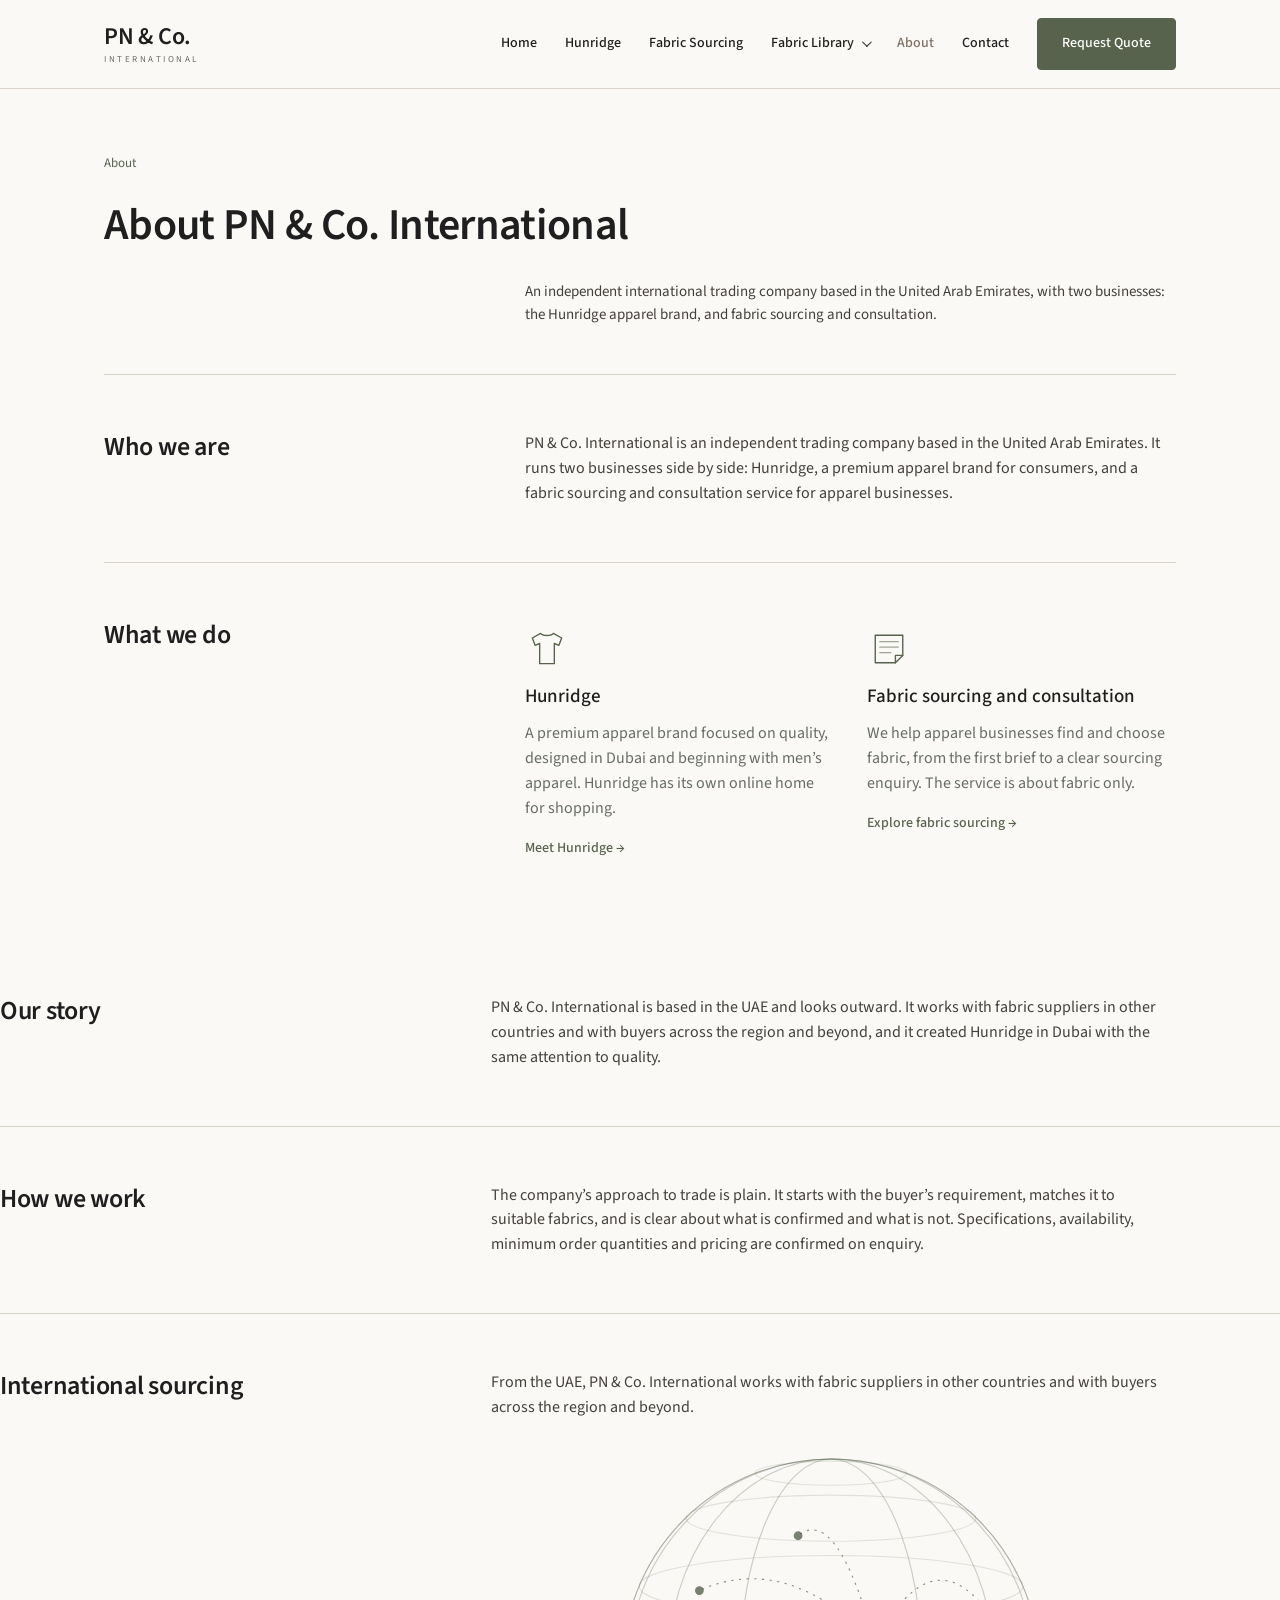
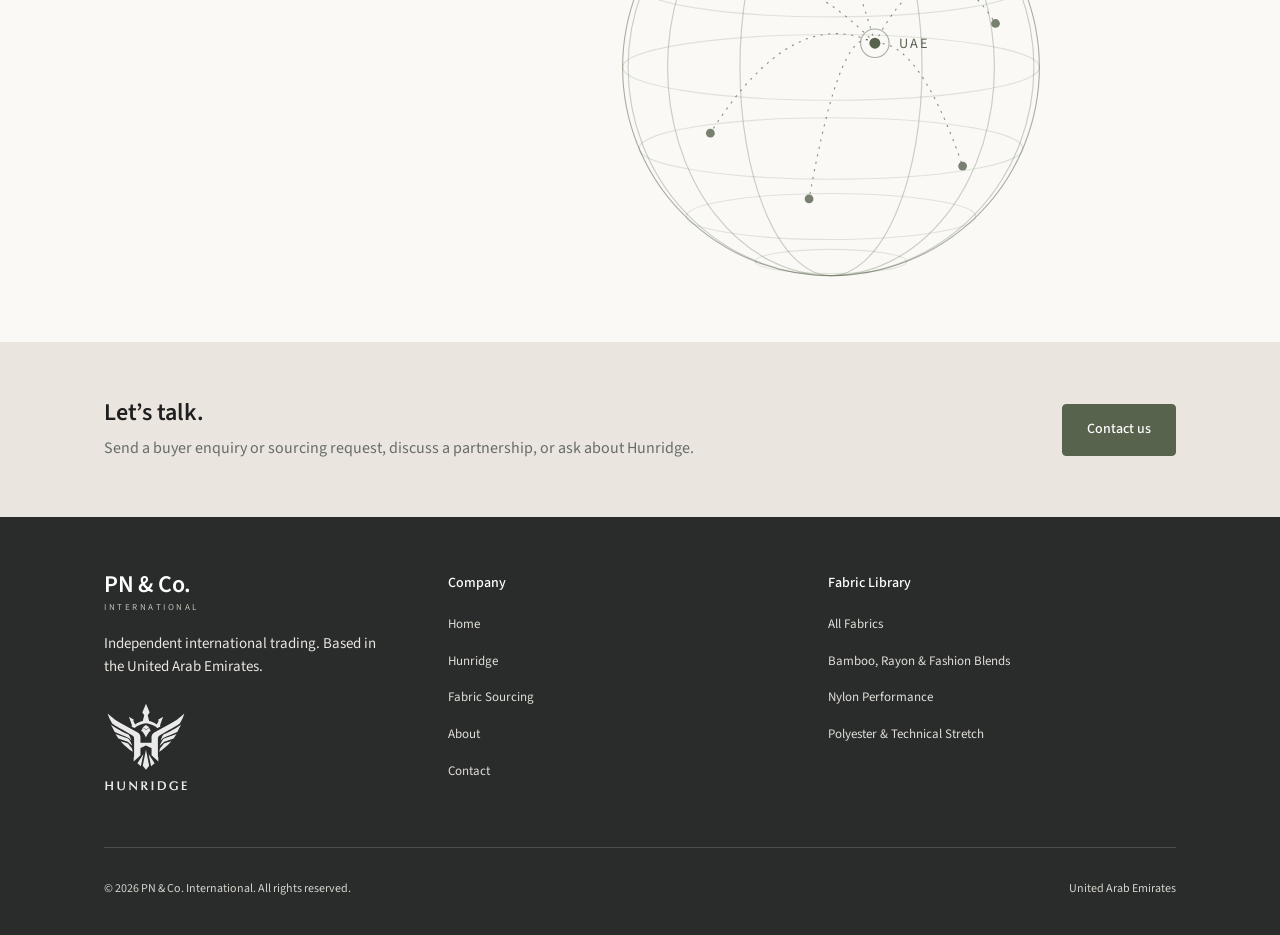
==== commit b962f5e7: "Put Hunridge first, then fabric sourcing, across nav, home, About and metadata Co-Authored-By: Claud" ====
--- a/about.html
+++ b/about.html
@@ -4,9 +4,9 @@
 <meta charset="utf-8"><meta name="robots" content="noindex,nofollow">
 <meta name="viewport" content="width=device-width, initial-scale=1, viewport-fit=cover">
 <title>About PN &amp; Co. International</title>
-<meta name="description" content="PN &amp; Co. International is a UAE trading company with two businesses: fabric sourcing and consultation for apparel businesses, and the Hunridge apparel brand.">
+<meta name="description" content="PN &amp; Co. International is a UAE trading company with two businesses: the Hunridge apparel brand, and fabric sourcing and consultation for apparel businesses.">
 <link rel="canonical" href="https://www.example.com/about.html">
-<meta property="og:title" content="About PN &amp; Co. International"><meta property="og:description" content="PN &amp; Co. International is a UAE trading company with two businesses: fabric sourcing and consultation for apparel businesses, and the Hunridge apparel brand."><meta property="og:type" content="website"><meta property="og:url" content="https://www.example.com/about.html"><meta property="og:site_name" content="PN &amp; Co. International">
+<meta property="og:title" content="About PN &amp; Co. International"><meta property="og:description" content="PN &amp; Co. International is a UAE trading company with two businesses: the Hunridge apparel brand, and fabric sourcing and consultation for apparel businesses."><meta property="og:type" content="website"><meta property="og:url" content="https://www.example.com/about.html"><meta property="og:site_name" content="PN &amp; Co. International">
 <meta property="og:image" content="https://www.example.com/images/og-image.png"><meta name="twitter:card" content="summary_large_image">
 <link rel="icon" href="images/favicon.svg" type="image/svg+xml">
 <script type="application/ld+json">{"@context": "https://schema.org", "@type": "AboutPage", "name": "About PN & Co. International", "about": {"@id": "https://www.example.com/#org"}}</script>
@@ -18,13 +18,14 @@
 <a class="skip" href="#main">Skip to content</a>
 <header class="site"><div class="wrap narrow"><div class="bar">
 <a class="logo" href="index.html" aria-label="PN &amp; Co. International home"><b>PN &amp; Co.</b><small>International</small></a>
-<nav class="main" aria-label="Main"><a href="index.html">Home</a><a href="fabric-sourcing.html">Fabric Sourcing</a><div class="has-dd" id="dd"><button class="dd" type="button" aria-expanded="false" aria-haspopup="true">Fabric Library<span class="chev" aria-hidden="true"></span></button><div class="menu"><a href="fabric-library.html">All Fabrics</a><a href="bamboo-rayon.html">Bamboo, Rayon &amp; Fashion Blends</a><a href="nylon-performance.html">Nylon Performance</a><a href="polyester-technical-stretch.html">Polyester &amp; Technical Stretch</a></div></div><a href="hunridge.html">Hunridge</a><a href="about.html" class="active">About</a><a href="contact.html">Contact</a><a class="btn" href="contact.html#sourcing-request">Request Quote</a></nav>
+<nav class="main" aria-label="Main"><a href="index.html">Home</a><a href="hunridge.html">Hunridge</a><a href="fabric-sourcing.html">Fabric Sourcing</a><div class="has-dd" id="dd"><button class="dd" type="button" aria-expanded="false" aria-haspopup="true">Fabric Library<span class="chev" aria-hidden="true"></span></button><div class="menu"><a href="fabric-library.html">All Fabrics</a><a href="bamboo-rayon.html">Bamboo, Rayon &amp; Fashion Blends</a><a href="nylon-performance.html">Nylon Performance</a><a href="polyester-technical-stretch.html">Polyester &amp; Technical Stretch</a></div></div><a href="about.html" class="active">About</a><a href="contact.html">Contact</a><a class="btn" href="contact.html#sourcing-request">Request Quote</a></nav>
 <button class="burger" id="burger" type="button" aria-label="Open menu" aria-expanded="false"><span></span></button>
-</div></div><div class="drawer" id="drawer"><a href="index.html">Home</a><a href="fabric-sourcing.html">Fabric Sourcing</a><a href="fabric-library.html">Fabric Library</a><div class="sub"><a href="bamboo-rayon.html">Bamboo, Rayon &amp; Fashion Blends</a><a href="nylon-performance.html">Nylon Performance</a><a href="polyester-technical-stretch.html">Polyester &amp; Technical Stretch</a></div><a href="hunridge.html">Hunridge</a><a href="about.html">About</a><a href="contact.html">Contact</a><a class="btn" href="contact.html#sourcing-request">Request Quote</a></div></header><main id="main"><div class="wrap narrow"><div class="about-intro"><p class="eyebrow">About</p><h1>About PN &amp; Co. International</h1>
-<p class="lead" style="font-size:15px">An independent international trading company based in the United Arab Emirates, with two businesses: fabric sourcing and consultation, and the Hunridge apparel brand.</p></div>
-<div class="about-grid"><h2>Who we are</h2><div class="body"><p>PN &amp; Co. International is an independent trading company based in the United Arab Emirates. It runs two businesses side by side: a fabric sourcing and consultation service for apparel businesses, and Hunridge, a premium apparel brand for consumers.</p></div></div>
-<div class="about-grid"><h2>What we do</h2><div class="sides"><div><svg class="ico" viewBox="0 0 48 48" fill="none" stroke="currentColor" stroke-width="1.5" stroke-linecap="round" stroke-linejoin="round" aria-hidden="true" focusable="false"><path d="M9 9h30v22l-8 8H9Z"/><path d="M39 31h-8v8"/><path d="M14 16h20M14 22h20M14 28h12" stroke-opacity=".55"/></svg><h3>Fabric sourcing and consultation</h3><p>We help apparel businesses find and choose fabric, from the first brief to a clear sourcing enquiry. The service is about fabric only.</p><a class="link" href="fabric-sourcing.html">Explore fabric sourcing →</a></div>
-<div><svg class="ico" viewBox="0 0 48 48" fill="none" stroke="currentColor" stroke-width="1.5" stroke-linecap="round" stroke-linejoin="round" aria-hidden="true" focusable="false"><path d="M17 7 8 12l3 8 5-2v22h16V18l5 2 3-8-9-5c-2 3-12 3-14 0Z"/></svg><h3>Hunridge</h3><p>A premium apparel brand focused on quality, designed in Dubai and beginning with men’s apparel. Hunridge has its own online home for shopping.</p><a class="link" href="hunridge.html">Meet Hunridge →</a></div></div></div>
+</div></div><div class="drawer" id="drawer"><a href="index.html">Home</a><a href="hunridge.html">Hunridge</a><a href="fabric-sourcing.html">Fabric Sourcing</a><a href="fabric-library.html">Fabric Library</a><div class="sub"><a href="bamboo-rayon.html">Bamboo, Rayon &amp; Fashion Blends</a><a href="nylon-performance.html">Nylon Performance</a><a href="polyester-technical-stretch.html">Polyester &amp; Technical Stretch</a></div><a href="about.html">About</a><a href="contact.html">Contact</a><a class="btn" href="contact.html#sourcing-request">Request Quote</a></div></header><main id="main"><div class="wrap narrow"><div class="about-intro"><p class="eyebrow">About</p><h1>About PN &amp; Co. International</h1>
+<p class="lead" style="font-size:15px">An independent international trading company based in the United Arab Emirates, with two businesses: the Hunridge apparel brand, and fabric sourcing and consultation.</p></div>
+<div class="about-grid"><h2>Who we are</h2><div class="body"><p>PN &amp; Co. International is an independent trading company based in the United Arab Emirates. It runs two businesses side by side: Hunridge, a premium apparel brand for consumers, and a fabric sourcing and consultation service for apparel businesses.</p></div></div>
+<div class="about-grid"><h2>What we do</h2><div class="two sides"><div><svg class="ico" viewBox="0 0 48 48" fill="none" stroke="currentColor" stroke-width="1.5" stroke-linecap="round" stroke-linejoin="round" aria-hidden="true" focusable="false"><path d="M17 7 8 12l3 8 5-2v22h16V18l5 2 3-8-9-5c-2 3-12 3-14 0Z"/></svg><h3>Hunridge</h3><p>A premium apparel brand focused on quality, designed in Dubai and beginning with men’s apparel. Hunridge has its own online home for shopping.</p><a class="link" href="hunridge.html">Meet Hunridge →</a></div>
+<div><svg class="ico" viewBox="0 0 48 48" fill="none" stroke="currentColor" stroke-width="1.5" stroke-linecap="round" stroke-linejoin="round" aria-hidden="true" focusable="false"><path d="M9 9h30v22l-8 8H9Z"/><path d="M39 31h-8v8"/><path d="M14 16h20M14 22h20M14 28h12" stroke-opacity=".55"/></svg><h3>Fabric sourcing and consultation</h3><p>We help apparel businesses find and choose fabric, from the first brief to a clear sourcing enquiry. The service is about fabric only.</p><a class="link" href="fabric-sourcing.html">Explore fabric sourcing →</a></div>
+</div></div></div>
 <div class="about-grid"><h2>Our story</h2><div class="body"><p>PN &amp; Co. International is based in the UAE and looks outward. It works with fabric suppliers in other countries and with buyers across the region and beyond, and it created Hunridge in Dubai with the same attention to quality.</p></div></div>
 <div class="about-grid"><h2>How we work</h2><div class="body"><p>The company’s approach to trade is plain. It starts with the buyer’s requirement, matches it to suitable fabrics, and is clear about what is confirmed and what is not. Specifications, availability, minimum order quantities and pricing are confirmed on enquiry.</p></div></div>
 <div class="about-grid"><h2>International sourcing</h2><div class="body"><p>From the UAE, PN &amp; Co. International works with fabric suppliers in other countries and with buyers across the region and beyond.</p><svg class="world" viewBox="140 15 620 400" fill="none" stroke="currentColor" stroke-width="1" role="img" aria-label="Illustration: PN &amp; Co. International in the UAE, connected to suppliers and buyers in other countries"><ellipse cx="450" cy="215" rx="185" ry="190" stroke-opacity=".16"/><ellipse cx="450" cy="215" rx="149" ry="190" stroke-opacity=".16"/><ellipse cx="450" cy="215" rx="83" ry="190" stroke-opacity=".16"/><ellipse cx="450" cy="215" rx="0" ry="190" stroke-opacity=".16"/><ellipse cx="450" cy="215" rx="83" ry="190" stroke-opacity=".16"/><ellipse cx="450" cy="215" rx="149" ry="190" stroke-opacity=".16"/><ellipse cx="450" cy="215" rx="185" ry="190" stroke-opacity=".16"/><ellipse cx="450" cy="38" rx="69" ry="11" stroke-opacity=".16"/><ellipse cx="450" cy="79" rx="132" ry="21" stroke-opacity=".16"/><ellipse cx="450" cy="141" rx="175" ry="28" stroke-opacity=".16"/><ellipse cx="450" cy="215" rx="190" ry="30" stroke-opacity=".16"/><ellipse cx="450" cy="289" rx="175" ry="28" stroke-opacity=".16"/><ellipse cx="450" cy="351" rx="132" ry="21" stroke-opacity=".16"/><ellipse cx="450" cy="392" rx="69" ry="11" stroke-opacity=".16"/><circle cx="450" cy="215" r="190" stroke-opacity=".5"/><path d="M490 193 Q410 109 330 145" stroke-opacity=".7" stroke-dasharray="2 5"/><circle cx="330" cy="145" r="4" fill="currentColor" stroke="none" fill-opacity=".8"/><path d="M490 193 Q455 66 420 95" stroke-opacity=".7" stroke-dasharray="2 5"/><circle cx="420" cy="95" r="4" fill="currentColor" stroke="none" fill-opacity=".8"/><path d="M490 193 Q545 88 600 175" stroke-opacity=".7" stroke-dasharray="2 5"/><circle cx="600" cy="175" r="4" fill="currentColor" stroke="none" fill-opacity=".8"/><path d="M490 193 Q530 189 570 305" stroke-opacity=".7" stroke-dasharray="2 5"/><circle cx="570" cy="305" r="4" fill="currentColor" stroke="none" fill-opacity=".8"/><path d="M490 193 Q415 156 340 275" stroke-opacity=".7" stroke-dasharray="2 5"/><circle cx="340" cy="275" r="4" fill="currentColor" stroke="none" fill-opacity=".8"/><path d="M490 193 Q460 168 430 335" stroke-opacity=".7" stroke-dasharray="2 5"/><circle cx="430" cy="335" r="4" fill="currentColor" stroke="none" fill-opacity=".8"/><circle cx="490" cy="193" r="13" stroke-opacity=".5"/><circle cx="490" cy="193" r="5" fill="currentColor" stroke="none"/><text x="512" y="197" font-size="13" fill="currentColor" stroke="none" letter-spacing="2">UAE</text></svg></div></div></div>
